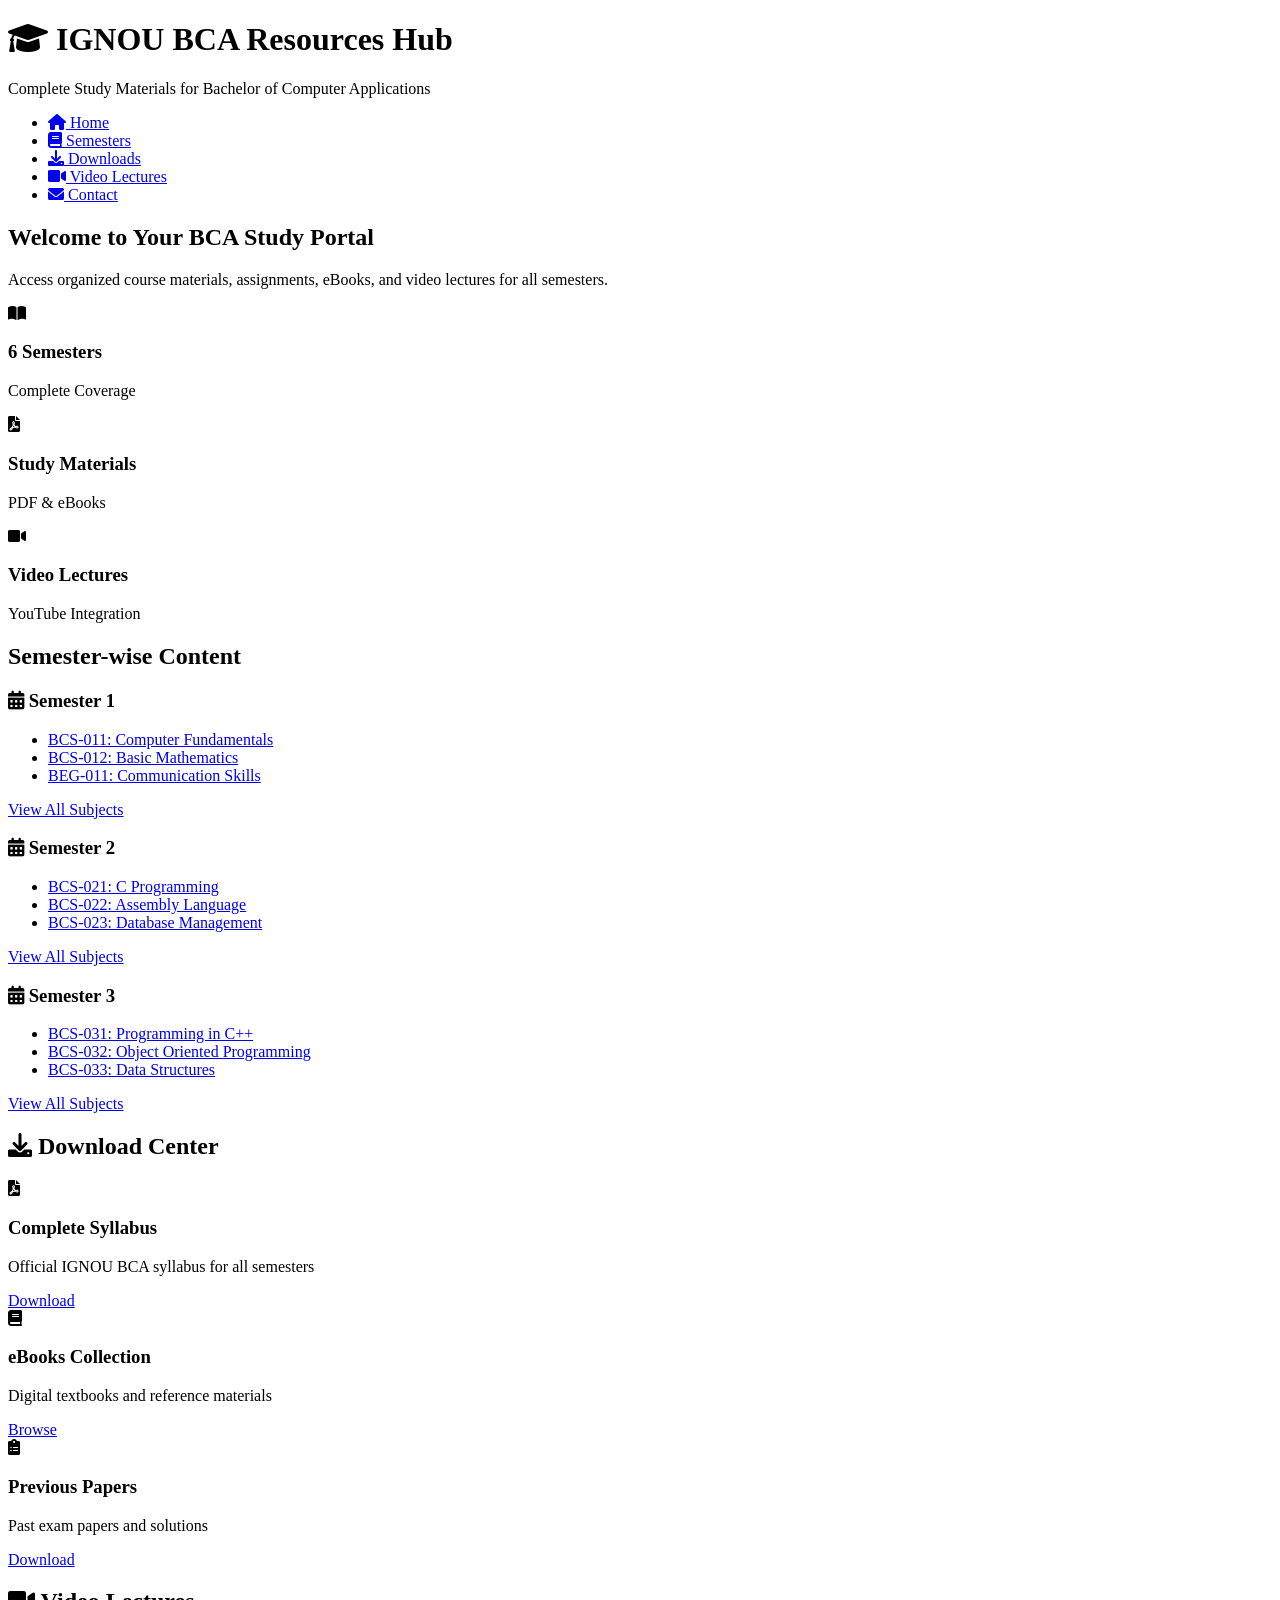
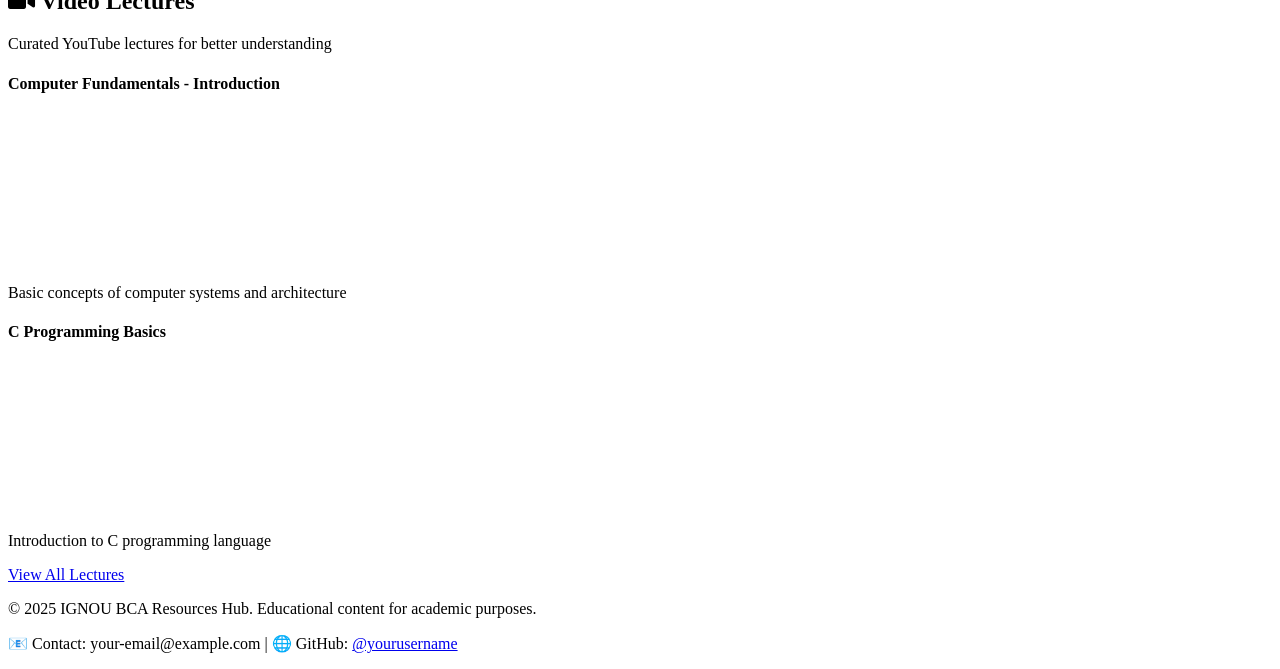
==== index.html @ a221c5cc "Create index.html" ====
<!DOCTYPE html>
<html lang="en">
<head>
    <meta charset="UTF-8">
    <meta name="viewport" content="width=device-width, initial-scale=1.0">
    <title>IGNOU BCA Resources Hub</title>
    <link rel="stylesheet" href="style.css">
    <link href="https://cdnjs.cloudflare.com/ajax/libs/font-awesome/6.0.0/css/all.min.css" rel="stylesheet">
</head>
<body>
    <header class="header">
        <div class="container">
            <h1><i class="fas fa-graduation-cap"></i> IGNOU BCA Resources Hub</h1>
            <p>Complete Study Materials for Bachelor of Computer Applications</p>
        </div>
    </header>

    <nav class="navbar">
        <div class="container">
            <ul class="nav-menu">
                <li><a href="#home"><i class="fas fa-home"></i> Home</a></li>
                <li><a href="#semesters"><i class="fas fa-book"></i> Semesters</a></li>
                <li><a href="#downloads"><i class="fas fa-download"></i> Downloads</a></li>
                <li><a href="#videos"><i class="fas fa-video"></i> Video Lectures</a></li>
                <li><a href="#contact"><i class="fas fa-envelope"></i> Contact</a></li>
            </ul>
        </div>
    </nav>

    <main class="main-content">
        <section id="home" class="hero">
            <div class="container">
                <h2>Welcome to Your BCA Study Portal</h2>
                <p>Access organized course materials, assignments, eBooks, and video lectures for all semesters.</p>
                <div class="quick-stats">
                    <div class="stat">
                        <i class="fas fa-book-open"></i>
                        <h3>6 Semesters</h3>
                        <p>Complete Coverage</p>
                    </div>
                    <div class="stat">
                        <i class="fas fa-file-pdf"></i>
                        <h3>Study Materials</h3>
                        <p>PDF & eBooks</p>
                    </div>
                    <div class="stat">
                        <i class="fas fa-video"></i>
                        <h3>Video Lectures</h3>
                        <p>YouTube Integration</p>
                    </div>
                </div>
            </div>
        </section>

        <section id="semesters" class="semesters">
            <div class="container">
                <h2>Semester-wise Content</h2>
                <div class="semester-grid">
                    <div class="semester-card">
                        <h3><i class="fas fa-calendar-alt"></i> Semester 1</h3>
                        <ul>
                            <li><a href="semester1/bcs011.html">BCS-011: Computer Fundamentals</a></li>
                            <li><a href="semester1/bcs012.html">BCS-012: Basic Mathematics</a></li>
                            <li><a href="semester1/beg011.html">BEG-011: Communication Skills</a></li>
                        </ul>
                        <a href="semester1/" class="btn">View All Subjects</a>
                    </div>

                    <div class="semester-card">
                        <h3><i class="fas fa-calendar-alt"></i> Semester 2</h3>
                        <ul>
                            <li><a href="semester2/bcs021.html">BCS-021: C Programming</a></li>
                            <li><a href="semester2/bcs022.html">BCS-022: Assembly Language</a></li>
                            <li><a href="semester2/bcs023.html">BCS-023: Database Management</a></li>
                        </ul>
                        <a href="semester2/" class="btn">View All Subjects</a>
                    </div>

                    <div class="semester-card">
                        <h3><i class="fas fa-calendar-alt"></i> Semester 3</h3>
                        <ul>
                            <li><a href="semester3/bcs031.html">BCS-031: Programming in C++</a></li>
                            <li><a href="semester3/bcs032.html">BCS-032: Object Oriented Programming</a></li>
                            <li><a href="semester3/bcs033.html">BCS-033: Data Structures</a></li>
                        </ul>
                        <a href="semester3/" class="btn">View All Subjects</a>
                    </div>

                    <!-- Add more semesters as needed -->
                </div>
            </div>
        </section>

        <section id="downloads" class="downloads">
            <div class="container">
                <h2><i class="fas fa-download"></i> Download Center</h2>
                <div class="download-grid">
                    <div class="download-card">
                        <i class="fas fa-file-pdf"></i>
                        <h3>Complete Syllabus</h3>
                        <p>Official IGNOU BCA syllabus for all semesters</p>
                        <a href="downloads/syllabus/" class="btn-download">Download</a>
                    </div>
                    <div class="download-card">
                        <i class="fas fa-book"></i>
                        <h3>eBooks Collection</h3>
                        <p>Digital textbooks and reference materials</p>
                        <a href="downloads/ebooks/" class="btn-download">Browse</a>
                    </div>
                    <div class="download-card">
                        <i class="fas fa-clipboard-list"></i>
                        <h3>Previous Papers</h3>
                        <p>Past exam papers and solutions</p>
                        <a href="downloads/previous-papers/" class="btn-download">Download</a>
                    </div>
                </div>
            </div>
        </section>

        <section id="videos" class="videos">
            <div class="container">
                <h2><i class="fas fa-video"></i> Video Lectures</h2>
                <p>Curated YouTube lectures for better understanding</p>
                
                <!-- Sample YouTube Embed -->
                <div class="video-grid">
                    <div class="video-card">
                        <h4>Computer Fundamentals - Introduction</h4>
                        <div class="video-wrapper">
                            <iframe src="https://www.youtube.com/embed/dQw4w9WgXcQ" 
                                    frameborder="0" 
                                    allowfullscreen></iframe>
                        </div>
                        <p>Basic concepts of computer systems and architecture</p>
                    </div>
                    
                    <div class="video-card">
                        <h4>C Programming Basics</h4>
                        <div class="video-wrapper">
                            <iframe src="https://www.youtube.com/embed/dQw4w9WgXcQ" 
                                    frameborder="0" 
                                    allowfullscreen></iframe>
                        </div>
                        <p>Introduction to C programming language</p>
                    </div>
                </div>
                
                <a href="resources/youtube-lectures.html" class="btn">View All Lectures</a>
            </div>
        </section>
    </main>

    <footer class="footer">
        <div class="container">
            <p>&copy; 2025 IGNOU BCA Resources Hub. Educational content for academic purposes.</p>
            <p>📧 Contact: your-email@example.com | 🌐 GitHub: 
               <a href="https://github.com/yourusername">@yourusername</a>
            </p>
        </div>
    </footer>

    <script src="script.js"></script>
</body>
</html>
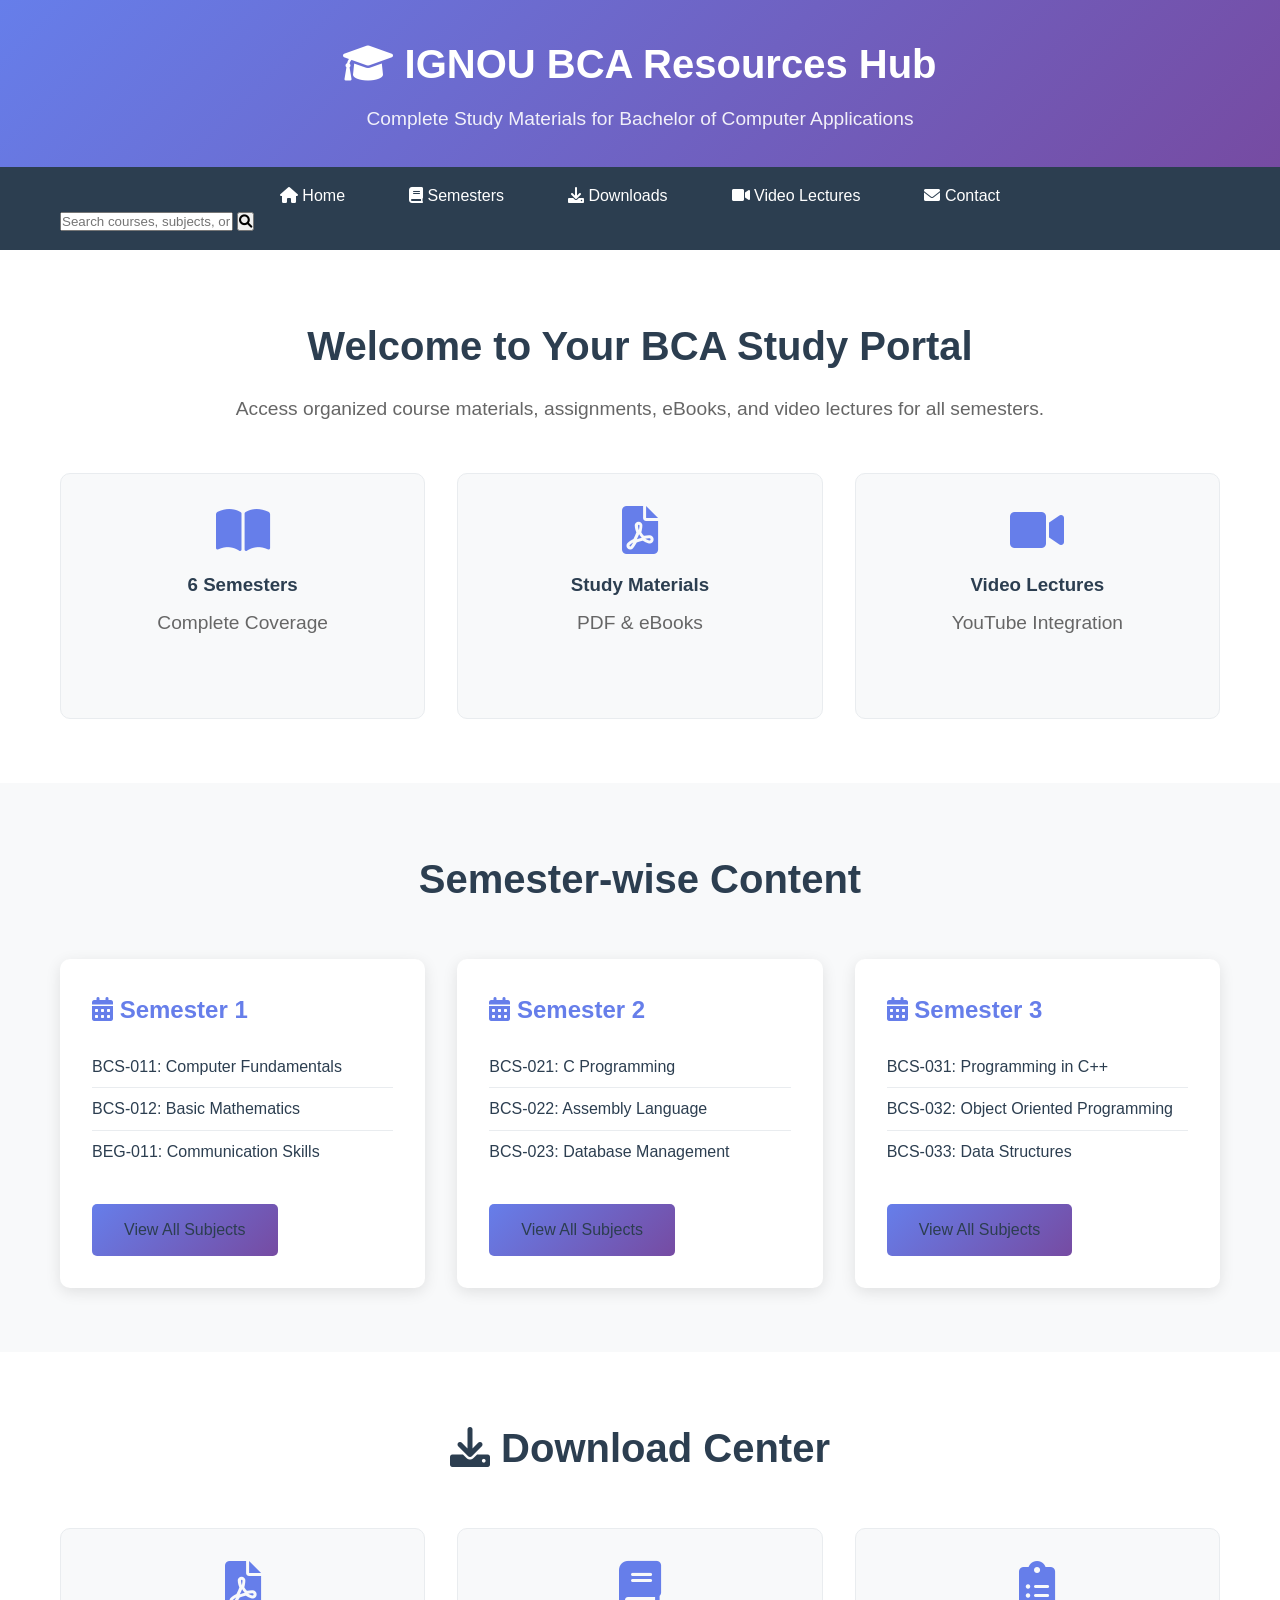
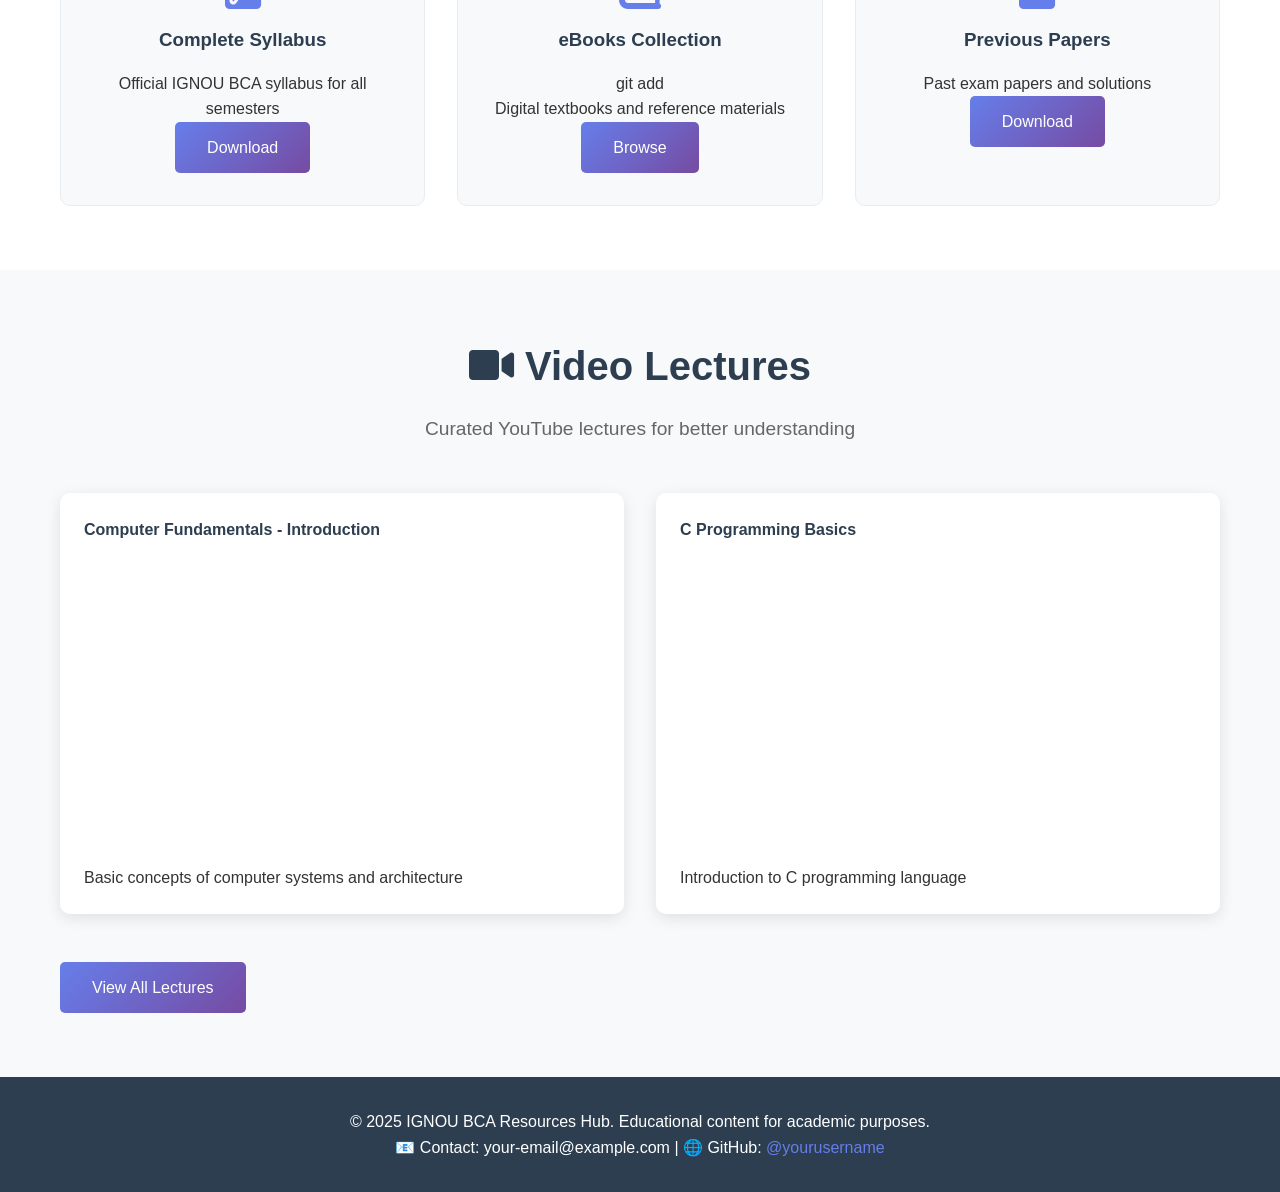
==== commit ddd798f4: "initial" ====
--- a/index.html
+++ b/index.html
@@ -103,7 +103,7 @@
                     </div>
                     <div class="download-card">
                         <i class="fas fa-book"></i>
-                        <h3>eBooks Collection</h3>
+                        <h3>eBooks Collection</h3>git add
                         <p>Digital textbooks and reference materials</p>
                         <a href="downloads/ebooks/" class="btn-download">Browse</a>
                     </div>
--- a/style.css
+++ b/style.css
@@ -0,0 +1,321 @@
+/* Global Styles */
+* {
+    margin: 0;
+    padding: 0;
+    box-sizing: border-box;
+}
+
+body {
+    font-family: 'Segoe UI', Tahoma, Geneva, Verdana, sans-serif;
+    line-height: 1.6;
+    color: #333;
+    background-color: #f8f9fa;
+}
+
+.container {
+    max-width: 1200px;
+    margin: 0 auto;
+    padding: 0 20px;
+}
+
+/* Header */
+.header {
+    background: linear-gradient(135deg, #667eea 0%, #764ba2 100%);
+    color: white;
+    padding: 2rem 0;
+    text-align: center;
+}
+
+.header h1 {
+    font-size: 2.5rem;
+    margin-bottom: 0.5rem;
+}
+
+.header p {
+    font-size: 1.2rem;
+    opacity: 0.9;
+}
+
+/* Navigation */
+.navbar {
+    background: #2c3e50;
+    padding: 1rem 0;
+    position: sticky;
+    top: 0;
+    z-index: 1000;
+}
+
+.nav-menu {
+    display: flex;
+    list-style: none;
+    gap: 2rem;
+    justify-content: center;
+    flex-wrap: wrap;
+}
+
+.nav-menu a {
+    color: white;
+    text-decoration: none;
+    padding: 0.5rem 1rem;
+    border-radius: 5px;
+    transition: background-color 0.3s ease;
+}
+
+.nav-menu a:hover {
+    background-color: rgba(255, 255, 255, 0.1);
+}
+
+/* Hero Section */
+.hero {
+    padding: 4rem 0;
+    text-align: center;
+    background: white;
+}
+
+.hero h2 {
+    font-size: 2.5rem;
+    margin-bottom: 1rem;
+    color: #2c3e50;
+}
+
+.hero p {
+    font-size: 1.2rem;
+    color: #666;
+    margin-bottom: 3rem;
+}
+
+.quick-stats {
+    display: grid;
+    grid-template-columns: repeat(auto-fit, minmax(250px, 1fr));
+    gap: 2rem;
+    margin-top: 3rem;
+}
+
+.stat {
+    background: #f8f9fa;
+    padding: 2rem;
+    border-radius: 10px;
+    border: 1px solid #e9ecef;
+}
+
+.stat i {
+    font-size: 3rem;
+    color: #667eea;
+    margin-bottom: 1rem;
+}
+
+.stat h3 {
+    color: #2c3e50;
+    margin-bottom: 0.5rem;
+}
+
+/* Semesters Section */
+.semesters {
+    padding: 4rem 0;
+    background: #f8f9fa;
+}
+
+.semesters h2 {
+    text-align: center;
+    margin-bottom: 3rem;
+    font-size: 2.5rem;
+    color: #2c3e50;
+}
+
+.semester-grid {
+    display: grid;
+    grid-template-columns: repeat(auto-fit, minmax(350px, 1fr));
+    gap: 2rem;
+}
+
+.semester-card {
+    background: white;
+    padding: 2rem;
+    border-radius: 10px;
+    box-shadow: 0 4px 15px rgba(0, 0, 0, 0.1);
+    transition: transform 0.3s ease;
+}
+
+.semester-card:hover {
+    transform: translateY(-5px);
+}
+
+.semester-card h3 {
+    color: #667eea;
+    margin-bottom: 1rem;
+    font-size: 1.5rem;
+}
+
+.semester-card ul {
+    list-style: none;
+    margin-bottom: 2rem;
+}
+
+.semester-card li {
+    padding: 0.5rem 0;
+    border-bottom: 1px solid #e9ecef;
+}
+
+.semester-card li:last-child {
+    border-bottom: none;
+}
+
+.semester-card a {
+    color: #2c3e50;
+    text-decoration: none;
+}
+
+.semester-card a:hover {
+    color: #667eea;
+}
+
+/* Buttons */
+.btn, .btn-download {
+    display: inline-block;
+    background: linear-gradient(135deg, #667eea 0%, #764ba2 100%);
+    color: white;
+    padding: 0.8rem 2rem;
+    text-decoration: none;
+    border-radius: 5px;
+    transition: all 0.3s ease;
+}
+
+.btn:hover, .btn-download:hover {
+    transform: translateY(-2px);
+    box-shadow: 0 5px 15px rgba(102, 126, 234, 0.4);
+}
+
+/* Downloads Section */
+.downloads {
+    padding: 4rem 0;
+    background: white;
+}
+
+.downloads h2 {
+    text-align: center;
+    margin-bottom: 3rem;
+    font-size: 2.5rem;
+    color: #2c3e50;
+}
+
+.download-grid {
+    display: grid;
+    grid-template-columns: repeat(auto-fit, minmax(300px, 1fr));
+    gap: 2rem;
+}
+
+.download-card {
+    text-align: center;
+    padding: 2rem;
+    border-radius: 10px;
+    background: #f8f9fa;
+    border: 1px solid #e9ecef;
+}
+
+.download-card i {
+    font-size: 3rem;
+    color: #667eea;
+    margin-bottom: 1rem;
+}
+
+.download-card h3 {
+    color: #2c3e50;
+    margin-bottom: 1rem;
+}
+
+/* Videos Section */
+.videos {
+    padding: 4rem 0;
+    background: #f8f9fa;
+}
+
+.videos h2 {
+    text-align: center;
+    margin-bottom: 1rem;
+    font-size: 2.5rem;
+    color: #2c3e50;
+}
+
+.videos > .container > p {
+    text-align: center;
+    margin-bottom: 3rem;
+    font-size: 1.2rem;
+    color: #666;
+}
+
+.video-grid {
+    display: grid;
+    grid-template-columns: repeat(auto-fit, minmax(400px, 1fr));
+    gap: 2rem;
+    margin-bottom: 3rem;
+}
+
+.video-card {
+    background: white;
+    padding: 1.5rem;
+    border-radius: 10px;
+    box-shadow: 0 4px 15px rgba(0, 0, 0, 0.1);
+}
+
+.video-card h4 {
+    color: #2c3e50;
+    margin-bottom: 1rem;
+}
+
+.video-wrapper {
+    position: relative;
+    padding-bottom: 56.25%; /* 16:9 aspect ratio */
+    height: 0;
+    overflow: hidden;
+    margin-bottom: 1rem;
+}
+
+.video-wrapper iframe {
+    position: absolute;
+    top: 0;
+    left: 0;
+    width: 100%;
+    height: 100%;
+    border-radius: 5px;
+}
+
+/* Footer */
+.footer {
+    background: #2c3e50;
+    color: white;
+    text-align: center;
+    padding: 2rem 0;
+}
+
+.footer a {
+    color: #667eea;
+    text-decoration: none;
+}
+
+.footer a:hover {
+    text-decoration: underline;
+}
+
+/* Responsive Design */
+@media (max-width: 768px) {
+    .header h1 {
+        font-size: 2rem;
+    }
+    
+    .hero h2 {
+        font-size: 2rem;
+    }
+    
+    .nav-menu {
+        flex-direction: column;
+        gap: 0.5rem;
+    }
+    
+    .video-grid {
+        grid-template-columns: 1fr;
+    }
+    
+    .video-wrapper {
+        padding-bottom: 75%; /* Adjust for mobile */
+    }
+}
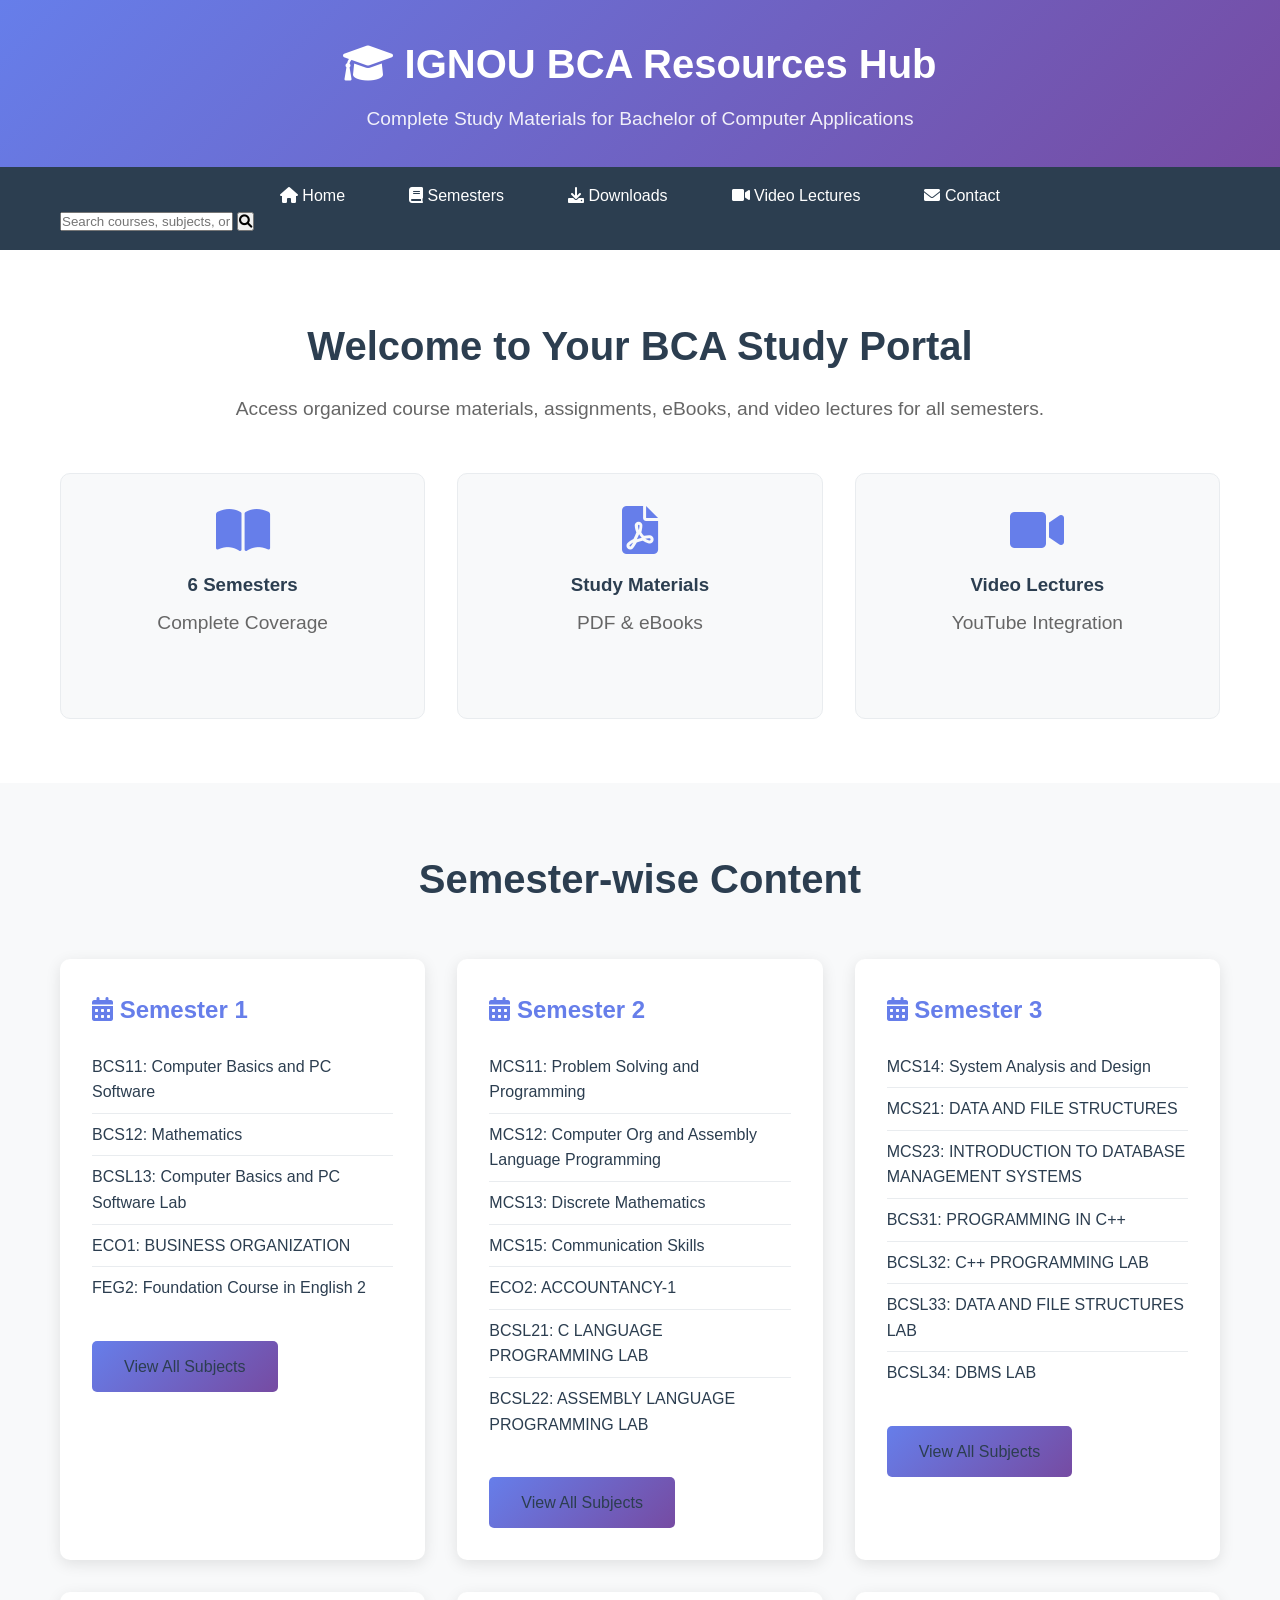
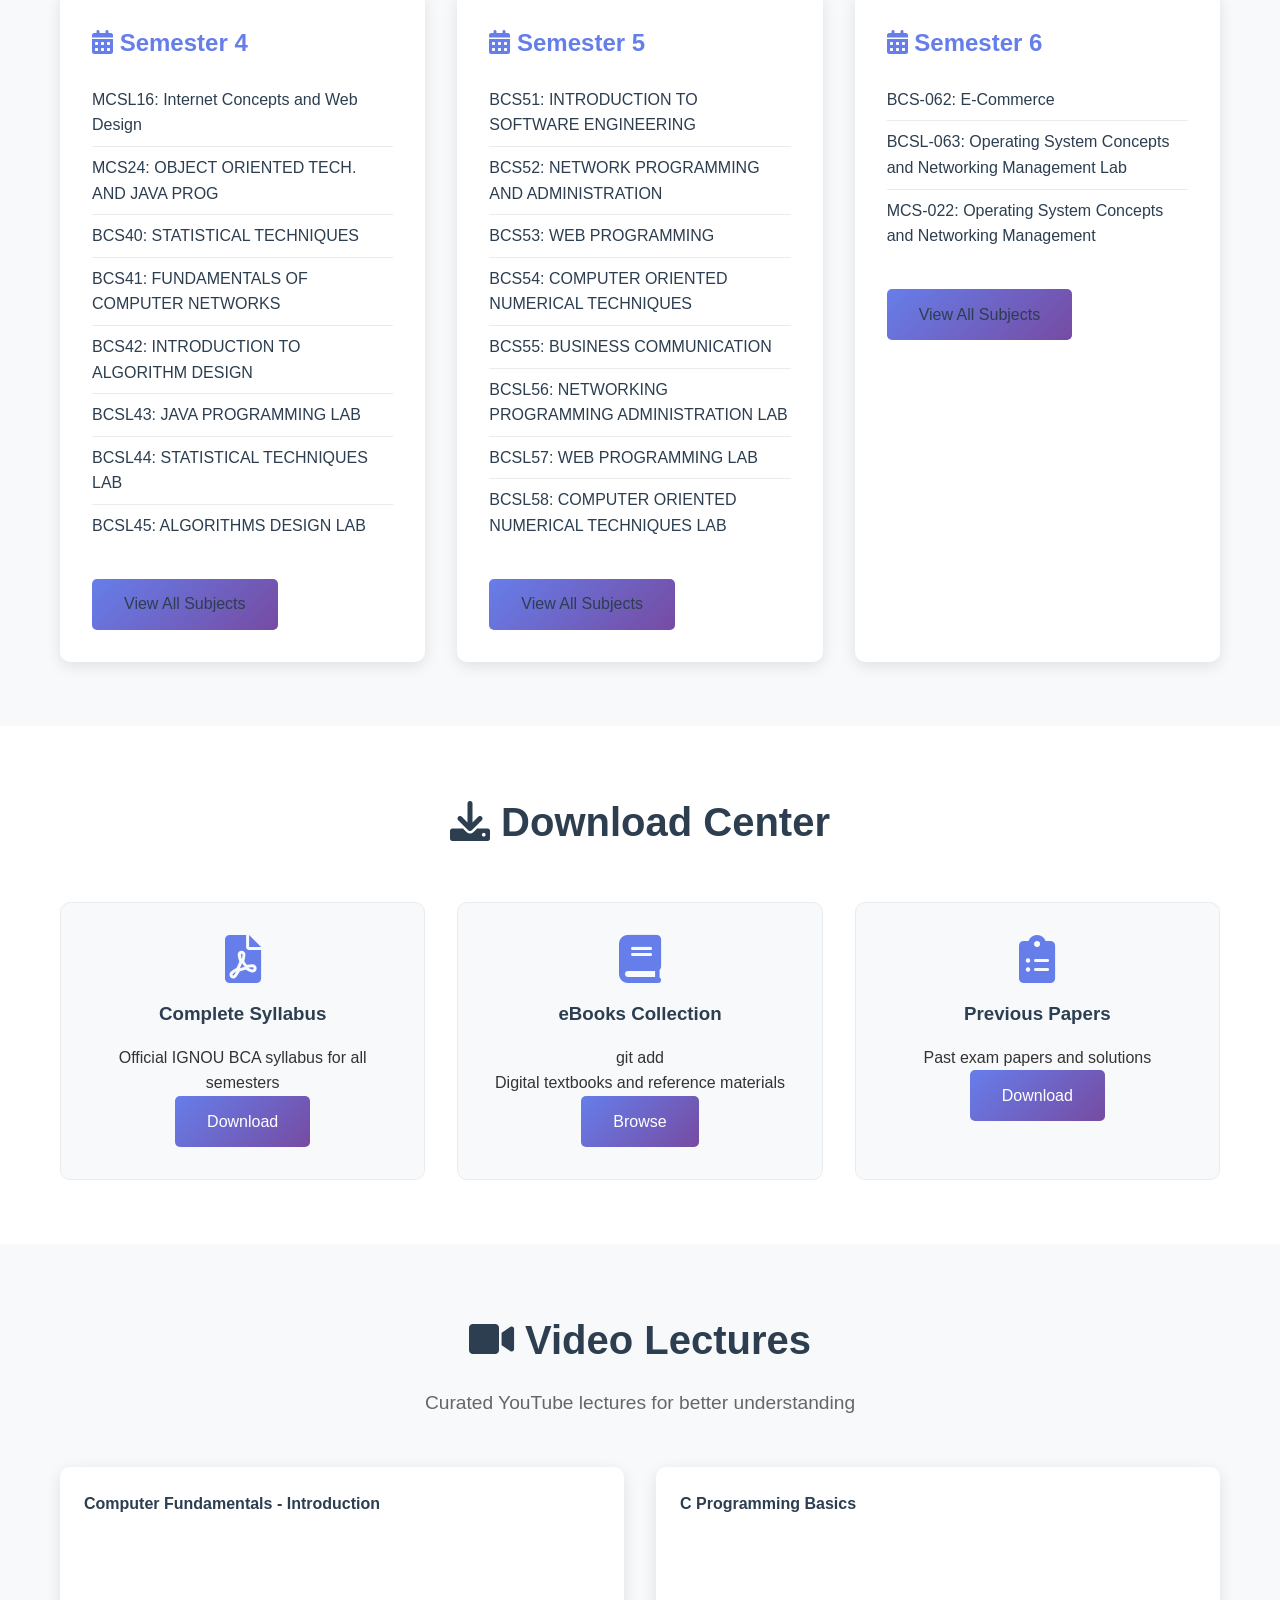
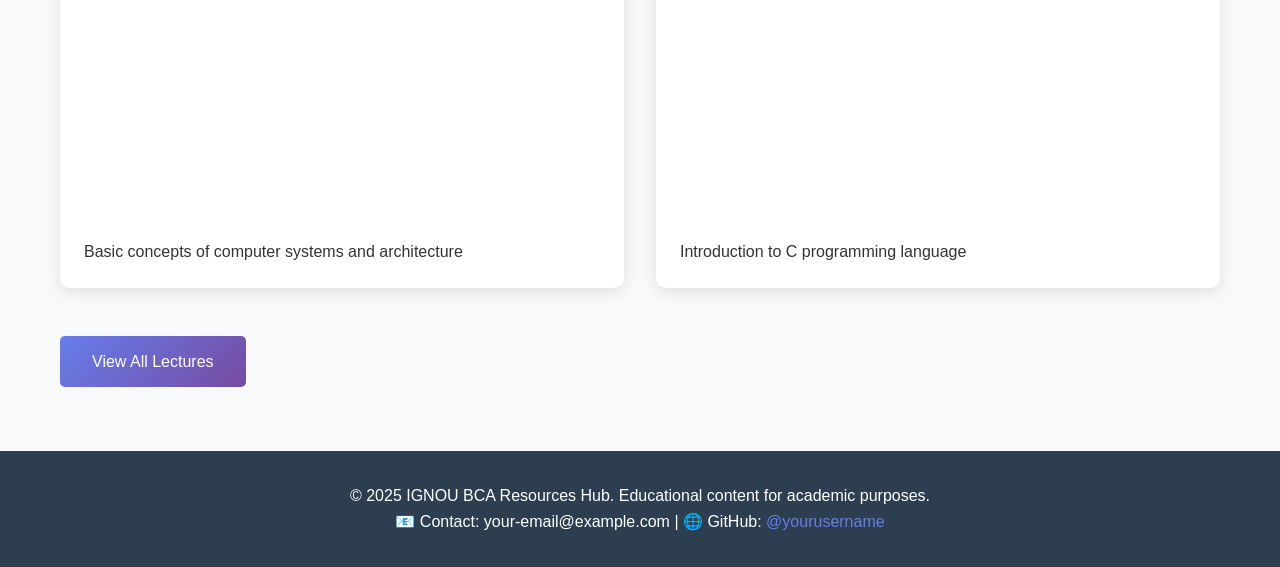
==== commit 5b6a69f5: "semester added" ====
--- a/index.html
+++ b/index.html
@@ -59,9 +59,11 @@
                     <div class="semester-card">
                         <h3><i class="fas fa-calendar-alt"></i> Semester 1</h3>
                         <ul>
-                            <li><a href="semester1/bcs011.html">BCS-011: Computer Fundamentals</a></li>
-                            <li><a href="semester1/bcs012.html">BCS-012: Basic Mathematics</a></li>
-                            <li><a href="semester1/beg011.html">BEG-011: Communication Skills</a></li>
+                            <li><a href="semester1/bcs11.html">BCS11: Computer Basics and PC Software</a></li>
+                            <li><a href="semester1/bcs12.html">BCS12: Mathematics</a></li>
+                            <li><a href="semester1/bcsl13.html">BCSL13: Computer Basics and PC Software Lab</a></li>
+                            <li><a href="semester1/eco1.html">ECO1: BUSINESS ORGANIZATION</a></li>
+                            <li><a href="semester1/feg2.html">FEG2: Foundation Course in English 2</a></li>
                         </ul>
                         <a href="semester1/" class="btn">View All Subjects</a>
                     </div>
@@ -69,9 +71,13 @@
                     <div class="semester-card">
                         <h3><i class="fas fa-calendar-alt"></i> Semester 2</h3>
                         <ul>
-                            <li><a href="semester2/bcs021.html">BCS-021: C Programming</a></li>
-                            <li><a href="semester2/bcs022.html">BCS-022: Assembly Language</a></li>
-                            <li><a href="semester2/bcs023.html">BCS-023: Database Management</a></li>
+                            <li><a href="semester2/mcs11.html">MCS11: Problem Solving and Programming</a></li>
+                            <li><a href="semester2/mcs12.html">MCS12: Computer Org and Assembly Language Programming</a></li>
+                            <li><a href="semester2/mcs13.html">MCS13: Discrete Mathematics</a></li>
+                            <li><a href="semester2/mcs15.html">MCS15: Communication Skills</a></li>
+                            <li><a href="semester2/eco2.html">ECO2: ACCOUNTANCY-1</a></li>
+                            <li><a href="semester2/bcsl21.html">BCSL21: C LANGUAGE PROGRAMMING LAB</a></li>
+                            <li><a href="semester2/bcsl22.html">BCSL22: ASSEMBLY LANGUAGE PROGRAMMING LAB</a></li>
                         </ul>
                         <a href="semester2/" class="btn">View All Subjects</a>
                     </div>
@@ -79,14 +85,56 @@
                     <div class="semester-card">
                         <h3><i class="fas fa-calendar-alt"></i> Semester 3</h3>
                         <ul>
-                            <li><a href="semester3/bcs031.html">BCS-031: Programming in C++</a></li>
-                            <li><a href="semester3/bcs032.html">BCS-032: Object Oriented Programming</a></li>
-                            <li><a href="semester3/bcs033.html">BCS-033: Data Structures</a></li>
+                            <li><a href="semester3/mcs14.html">MCS14: System Analysis and Design</a></li>
+                            <li><a href="semester3/mcs21.html">MCS21: DATA AND FILE STRUCTURES</a></li>
+                            <li><a href="semester3/mcs23.html">MCS23: INTRODUCTION TO DATABASE MANAGEMENT SYSTEMS</a></li>
+                            <li><a href="semester3/bcs31.html">BCS31: PROGRAMMING IN C++</a></li>
+                            <li><a href="semester3/bcsl32.html">BCSL32: C++ PROGRAMMING LAB</a></li>
+                            <li><a href="semester3/bcsl33.html">BCSL33: DATA AND FILE STRUCTURES LAB</a></li>
+                            <li><a href="semester3/bcsl34.html">BCSL34: DBMS LAB</a></li>
                         </ul>
                         <a href="semester3/" class="btn">View All Subjects</a>
                     </div>
 
-                    <!-- Add more semesters as needed -->
+                    <div class="semester-card">
+                        <h3><i class="fas fa-calendar-alt"></i> Semester 4</h3>
+                        <ul>
+                            <li><a href="semester4/mcsl16.html">MCSL16: Internet Concepts and Web Design</a></li>
+                            <li><a href="semester4/mcs24.html">MCS24: OBJECT ORIENTED TECH. AND JAVA PROG</a></li>
+                            <li><a href="semester4/bcs40.html">BCS40: STATISTICAL TECHNIQUES</a></li>
+                            <li><a href="semester4/bcs41.html">BCS41: FUNDAMENTALS OF COMPUTER NETWORKS</a></li>
+                            <li><a href="semester4/bcs42.html">BCS42: INTRODUCTION TO ALGORITHM DESIGN</a></li>
+                            <li><a href="semester4/bcsl43.html">BCSL43: JAVA PROGRAMMING LAB</a></li>
+                            <li><a href="semester4/bcsl44.html">BCSL44: STATISTICAL TECHNIQUES LAB</a></li>
+                            <li><a href="semester4/bcsl45.html">BCSL45: ALGORITHMS DESIGN LAB</a></li>
+                        </ul>
+                        <a href="semester4/" class="btn">View All Subjects</a>
+                    </div>
+
+                    <div class="semester-card">
+                        <h3><i class="fas fa-calendar-alt"></i> Semester 5</h3>
+                        <ul>
+                            <li><a href="semester5/bcs51.html">BCS51: INTRODUCTION TO SOFTWARE ENGINEERING</a></li>
+                            <li><a href="semester5/bcs52.html">BCS52: NETWORK PROGRAMMING AND ADMINISTRATION</a></li>
+                            <li><a href="semester5/bcs53.html">BCS53: WEB PROGRAMMING</a></li>
+                            <li><a href="semester5/bcs54.html">BCS54: COMPUTER ORIENTED NUMERICAL TECHNIQUES</a></li>
+                            <li><a href="semester5/bcs55.html">BCS55: BUSINESS COMMUNICATION</a></li>
+                            <li><a href="semester5/bcsl56.html">BCSL56: NETWORKING PROGRAMMING ADMINISTRATION LAB</a></li>
+                            <li><a href="semester5/bcsl57.html">BCSL57: WEB PROGRAMMING LAB</a></li>
+                            <li><a href="semester5/bcsl58.html">BCSL58: COMPUTER ORIENTED NUMERICAL TECHNIQUES LAB</a></li>
+                        </ul>
+                        <a href="semester5/" class="btn">View All Subjects</a>
+                    </div>
+
+                    <div class="semester-card">
+                        <h3><i class="fas fa-calendar-alt"></i> Semester 6</h3>
+                        <ul>
+                            <li><a href="semester6/bcs062.html">BCS-062: E-Commerce</a></li>
+                            <li><a href="semester6/bcsl063.html">BCSL-063: Operating System Concepts and Networking Management Lab</a></li>
+                            <li><a href="semester6/mcs022.html">MCS-022: Operating System Concepts and Networking Management</a></li>
+                        </ul>
+                        <a href="semester6/" class="btn">View All Subjects</a>
+                    </div>
                 </div>
             </div>
         </section>
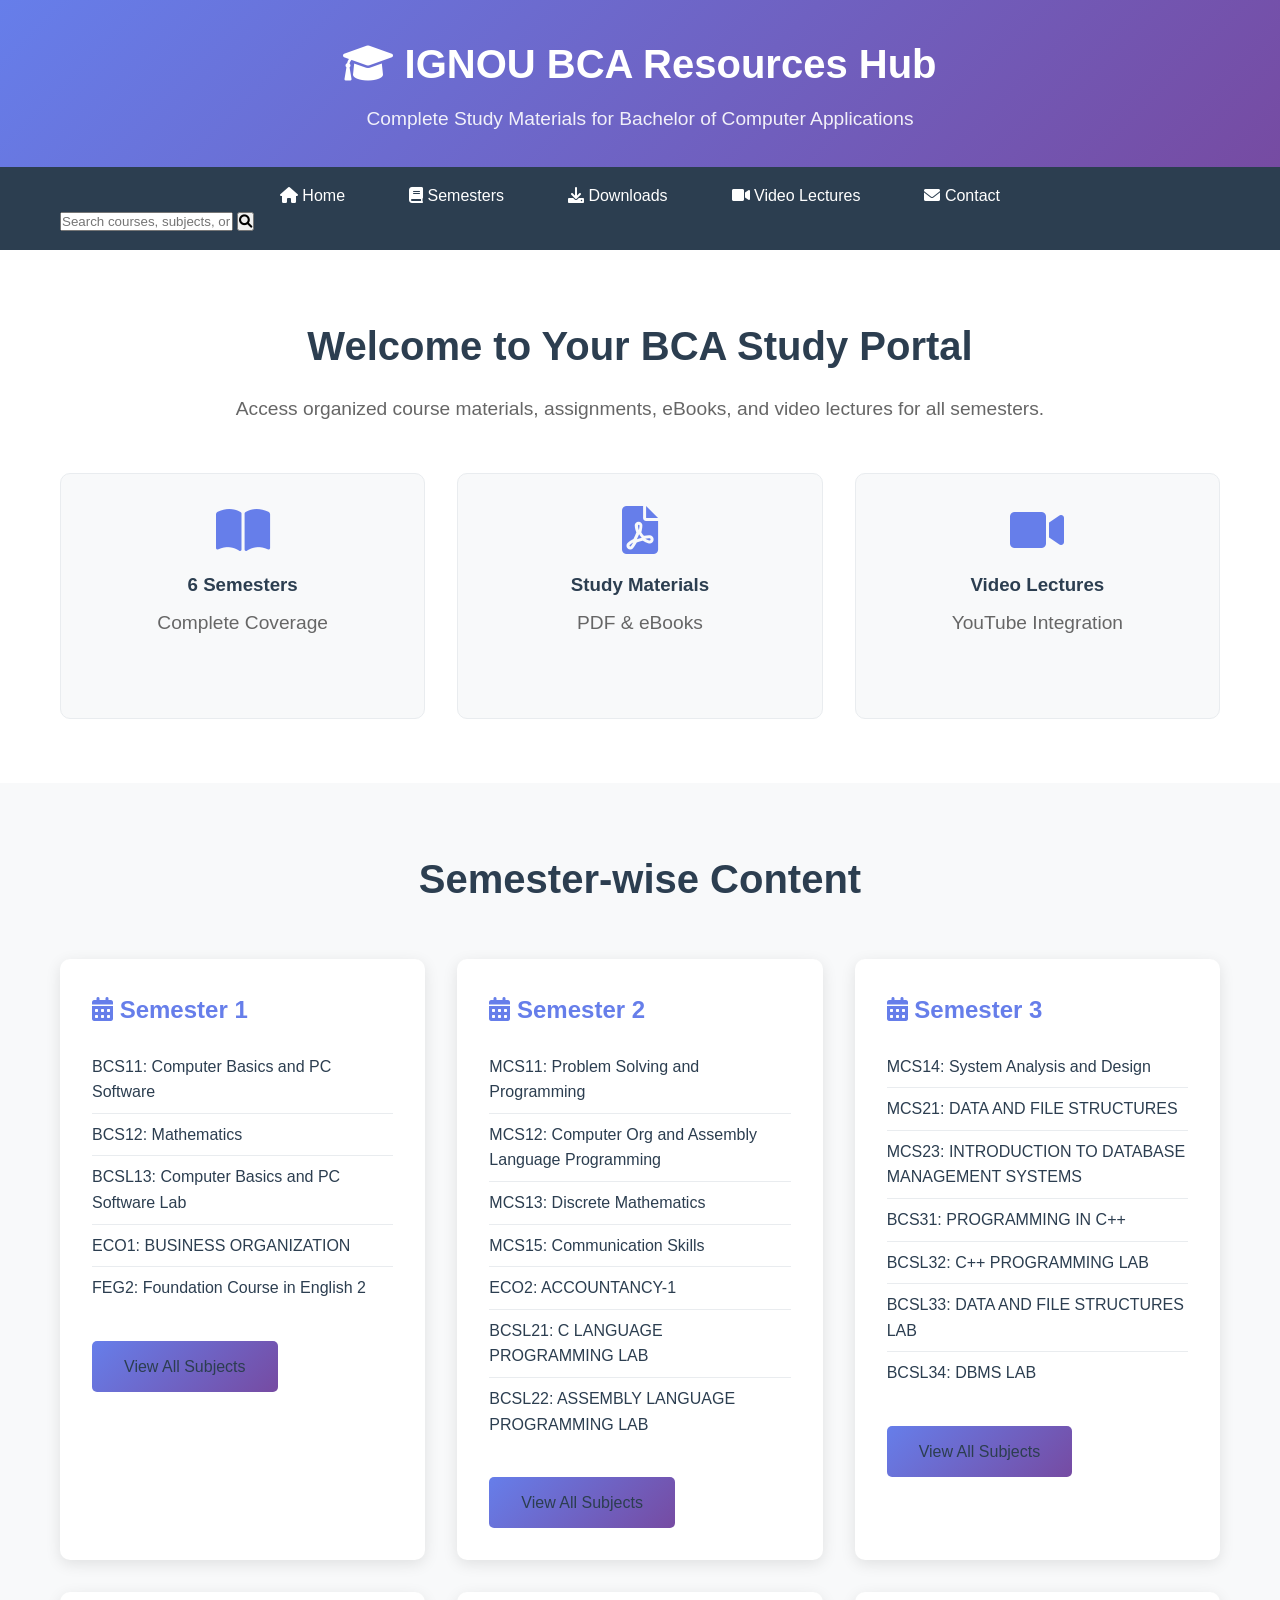
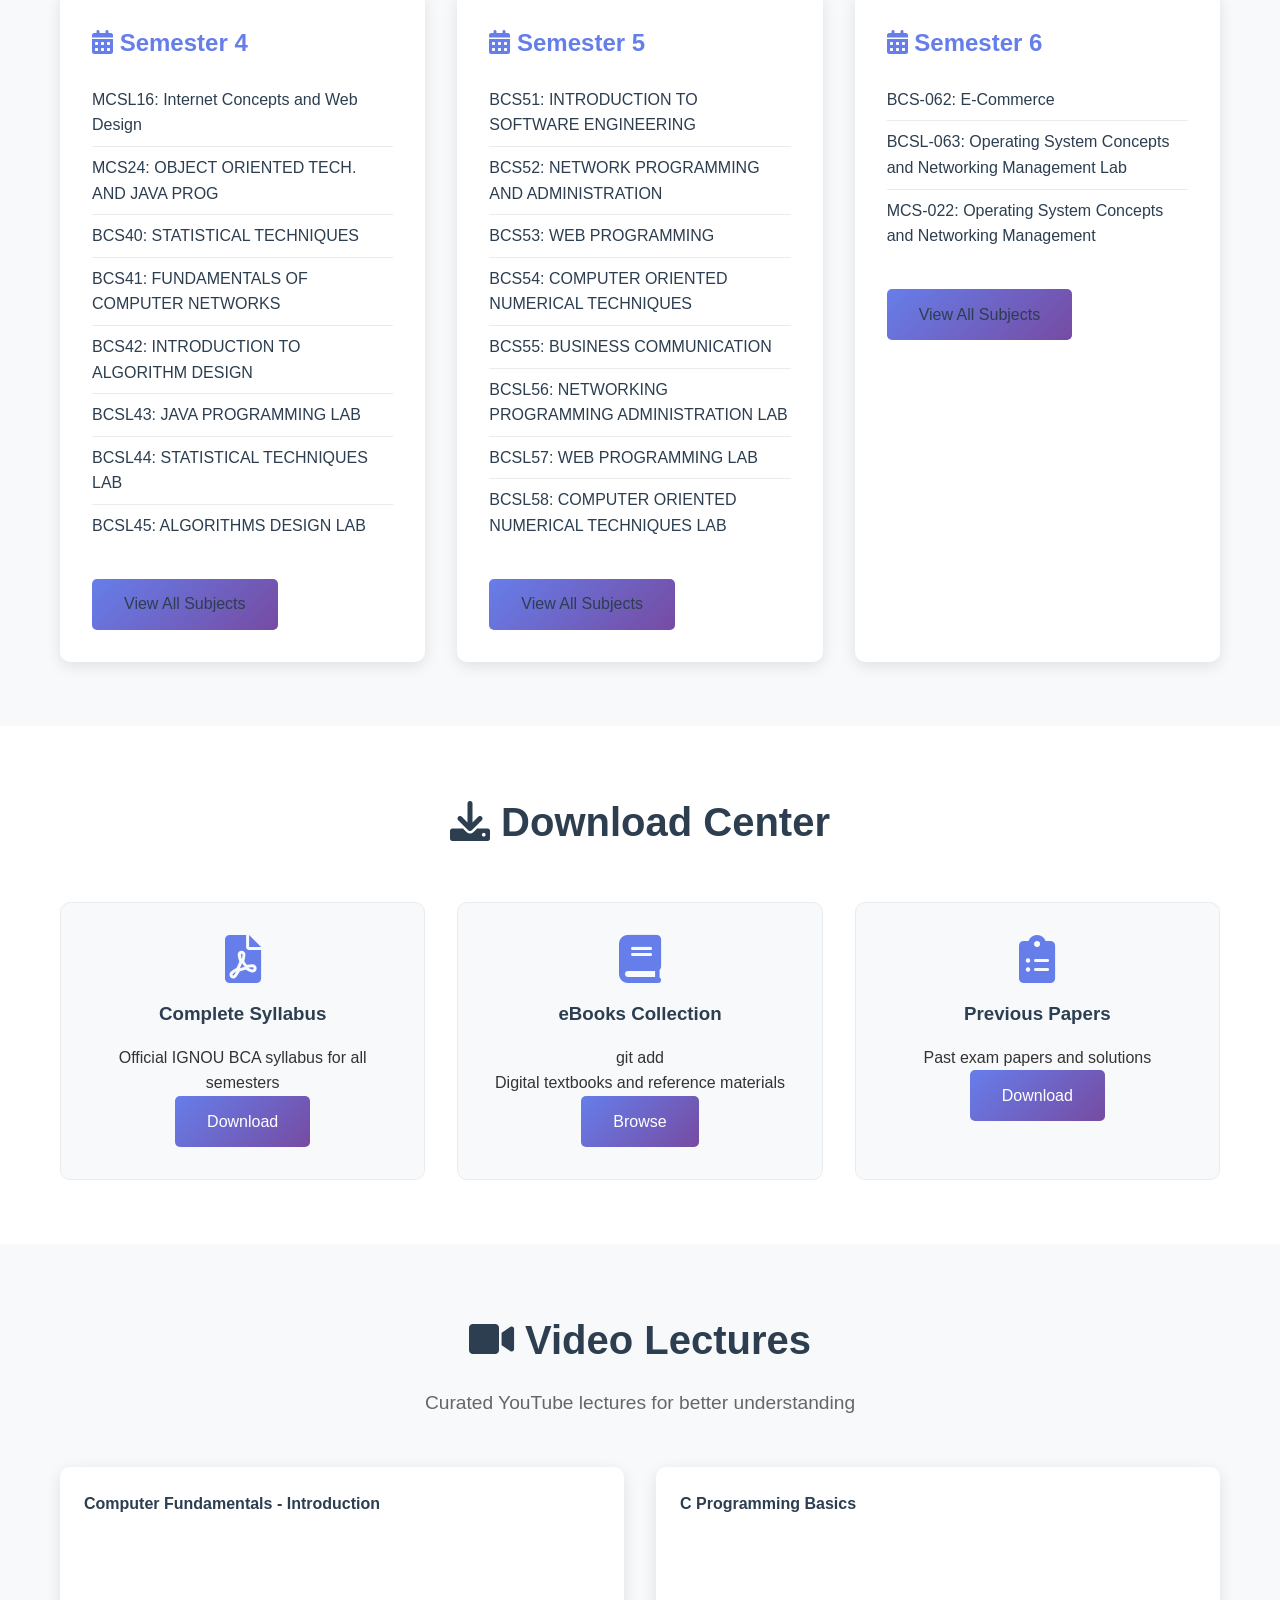
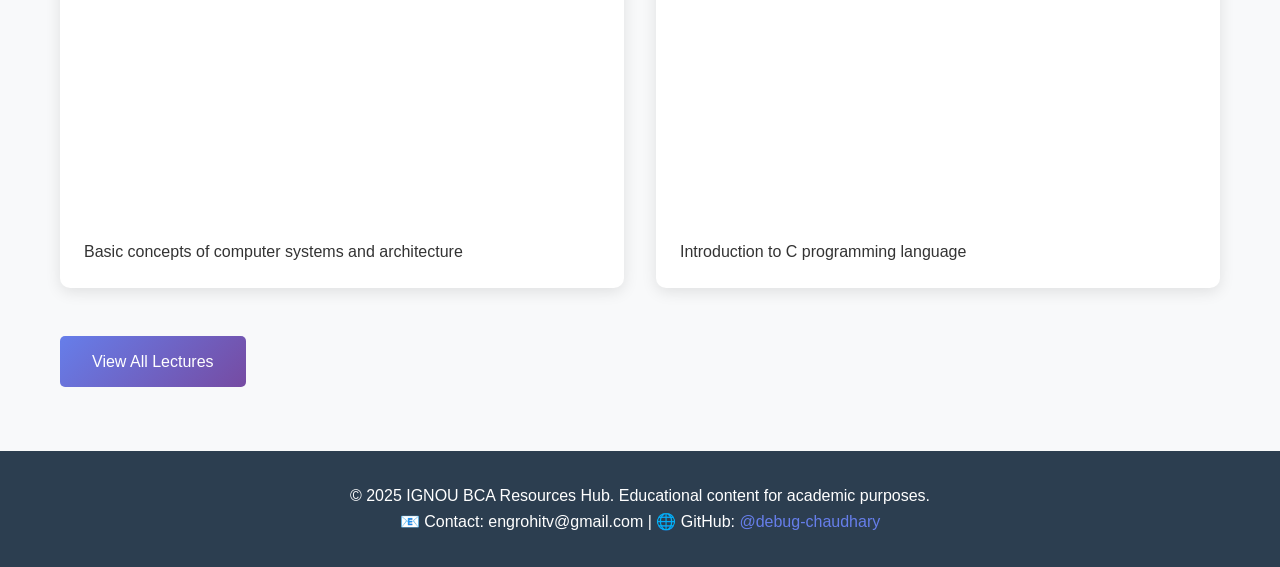
==== commit 31c36be7: "lectures add" ====
--- a/index.html
+++ b/index.html
@@ -185,7 +185,7 @@
                     <div class="video-card">
                         <h4>C Programming Basics</h4>
                         <div class="video-wrapper">
-                            <iframe src="https://www.youtube.com/embed/dQw4w9WgXcQ" 
+                            <iframe src="https://www.youtube.com/playlist?list=PLYg4aq--bMIoyVpkSIQ9HMtb2eH5zvB0-" 
                                     frameborder="0" 
                                     allowfullscreen></iframe>
                         </div>
@@ -201,8 +201,8 @@
     <footer class="footer">
         <div class="container">
             <p>&copy; 2025 IGNOU BCA Resources Hub. Educational content for academic purposes.</p>
-            <p>📧 Contact: your-email@example.com | 🌐 GitHub: 
-               <a href="https://github.com/yourusername">@yourusername</a>
+            <p>📧 Contact: engrohitv@gmail.com | 🌐 GitHub: 
+               <a href="https://github.com/debug-chaudhary">@debug-chaudhary</a>
             </p>
         </div>
     </footer>
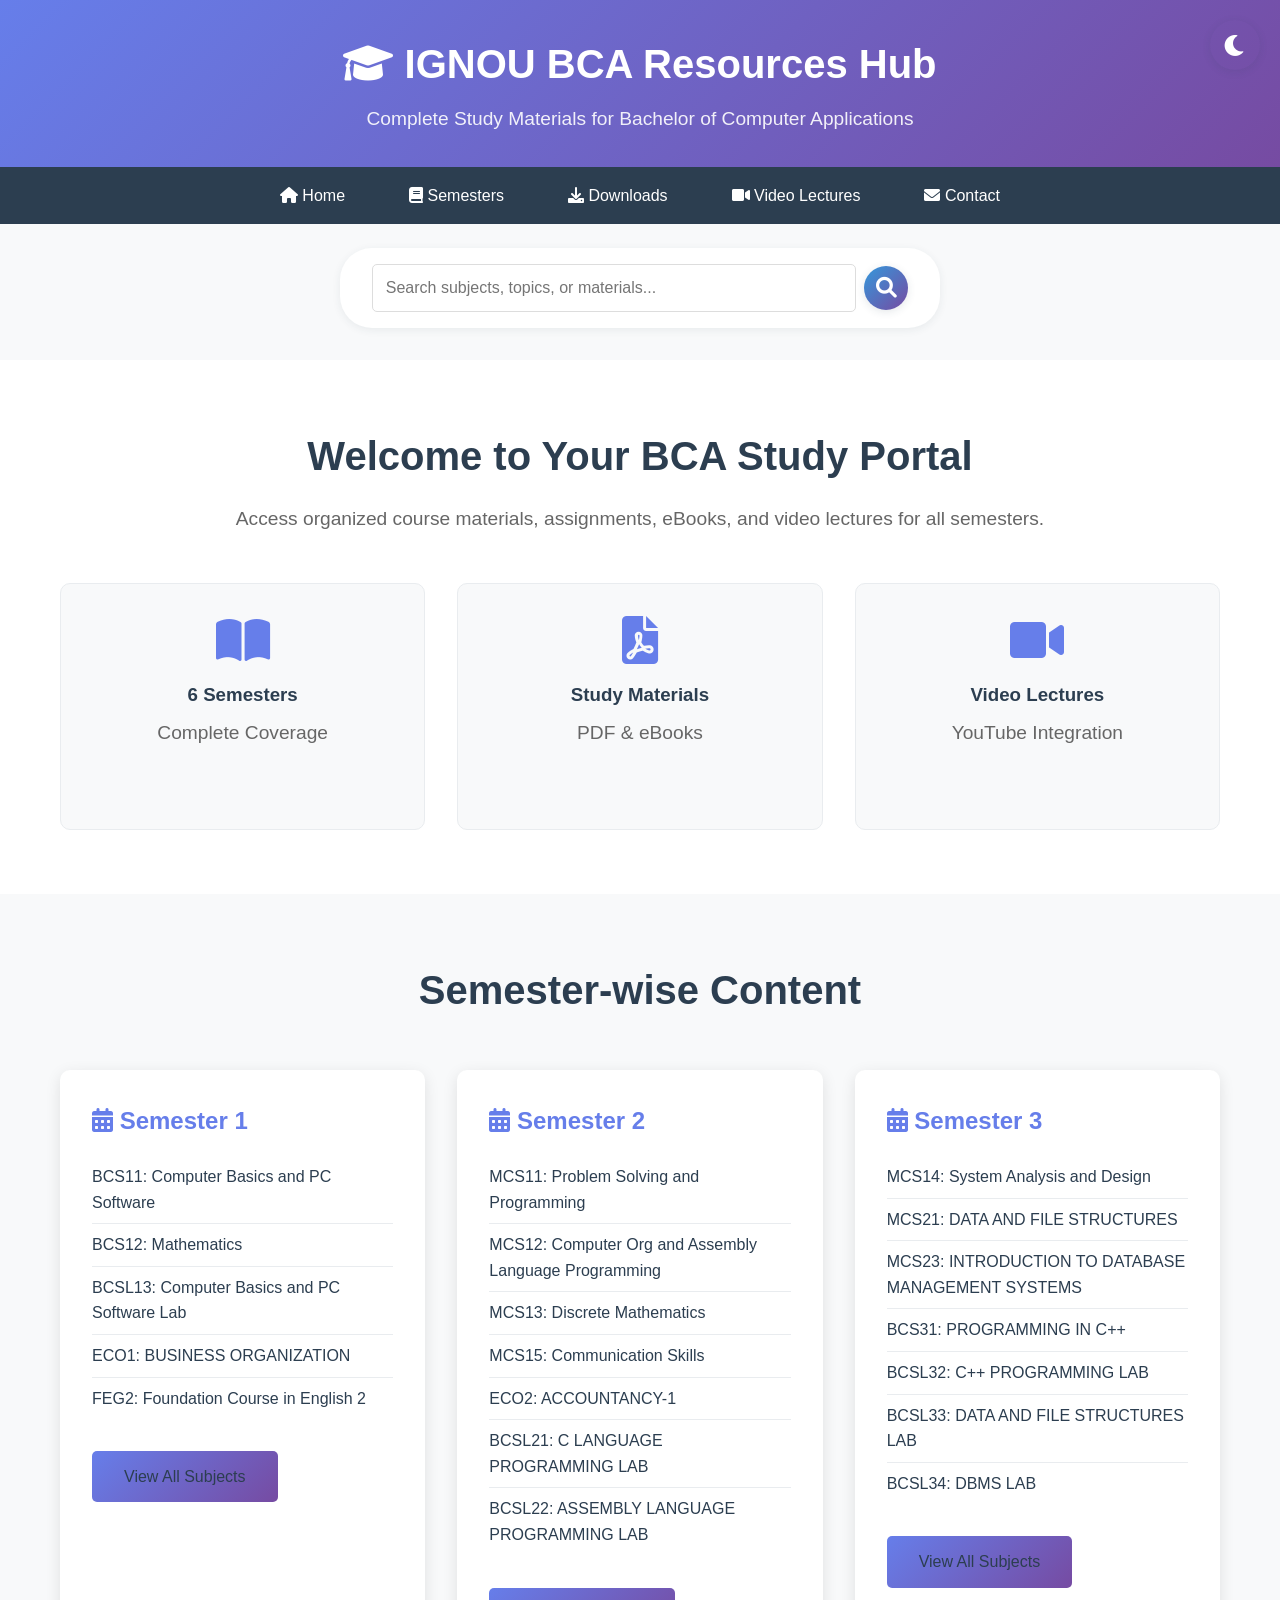
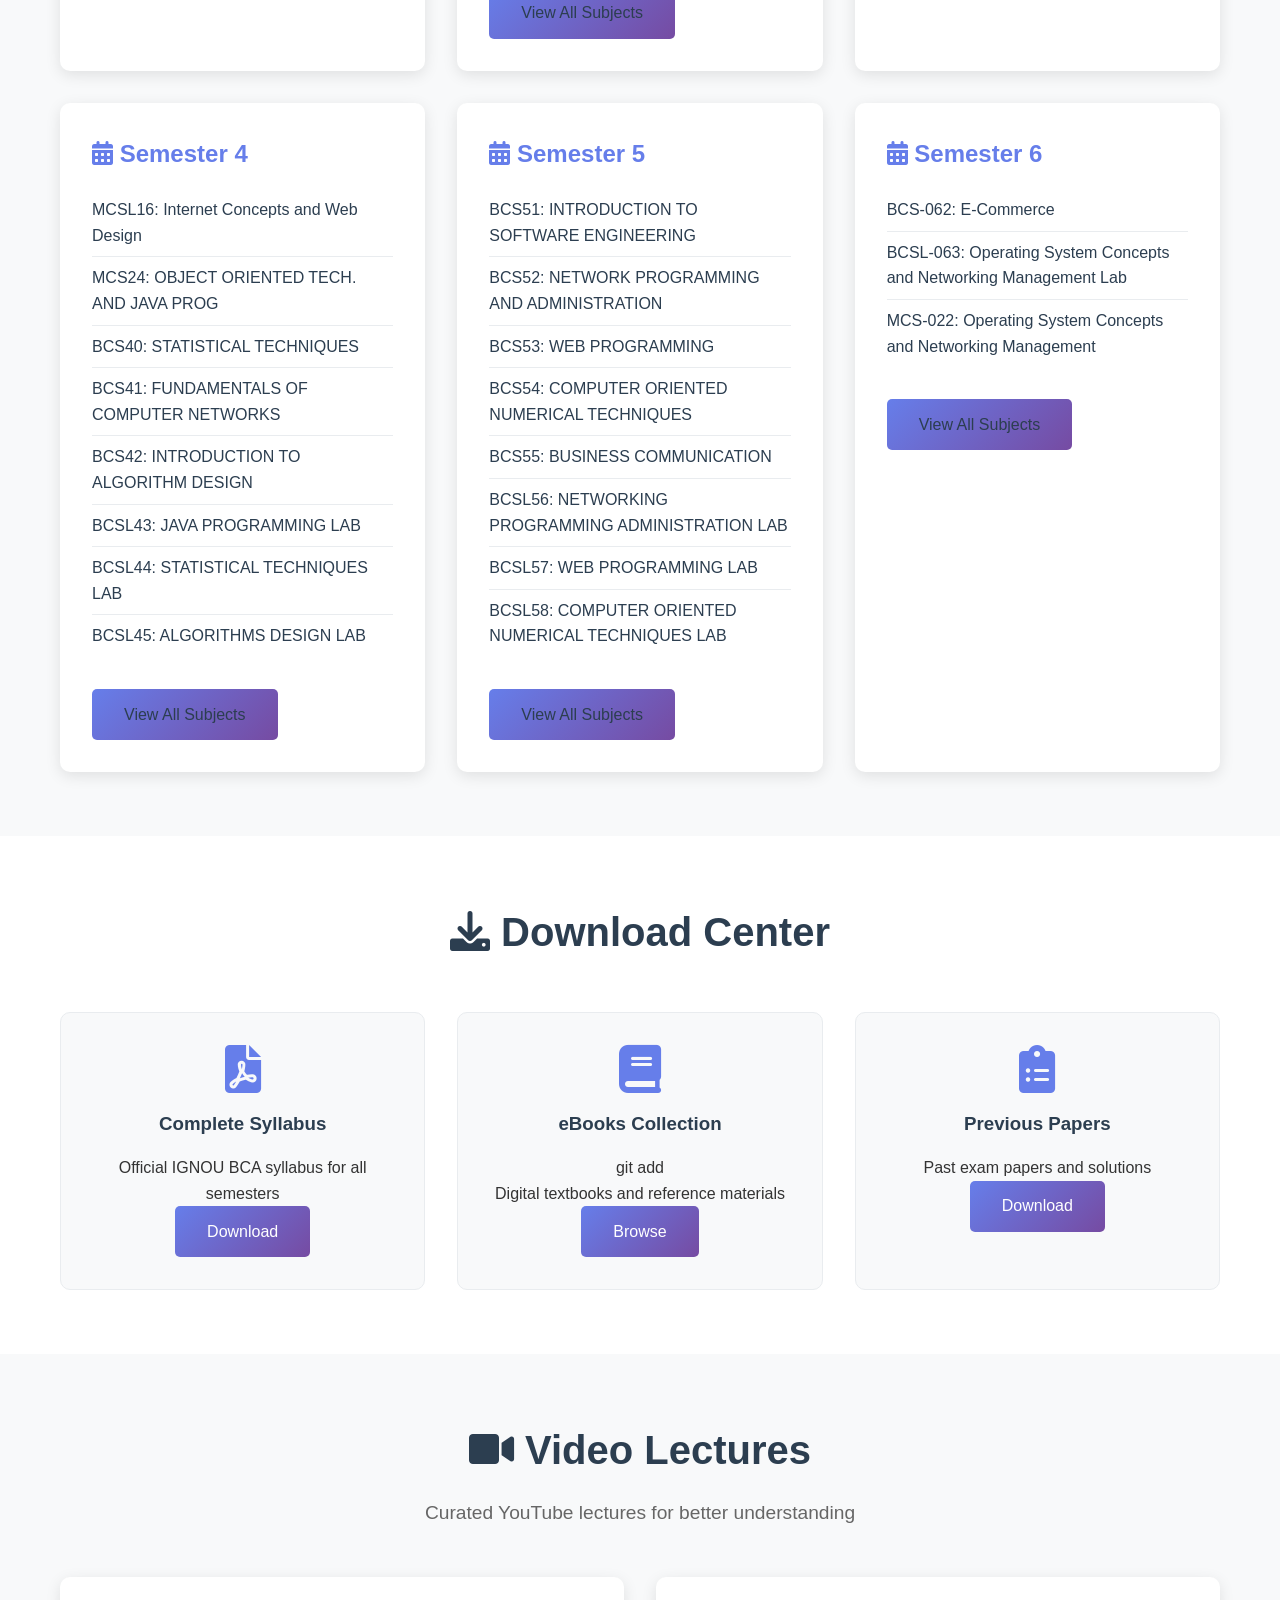
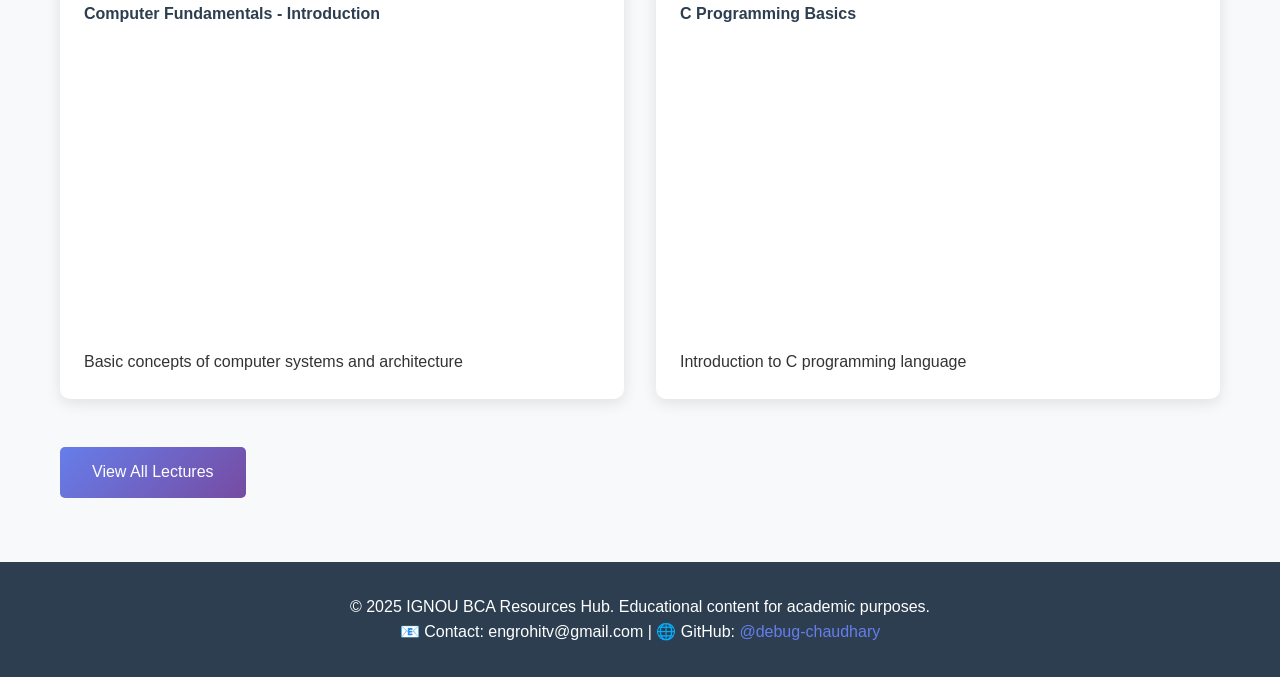
==== commit 7fbe165c: "edit features" ====
--- a/index.html
+++ b/index.html
@@ -24,8 +24,19 @@
                 <li><a href="#videos"><i class="fas fa-video"></i> Video Lectures</a></li>
                 <li><a href="#contact"><i class="fas fa-envelope"></i> Contact</a></li>
             </ul>
-        </div>
     </nav>
+
+    <!-- Dark Mode Toggle -->
+    <button id="themeToggle" class="theme-toggle">
+        <i class="fas fa-moon"></i>
+    </button>
+
+    <!-- Stylish Search Bar -->
+    <div class="search-bar-wrapper">
+        <input type="text" id="mainSearch" class="search-bar-input" placeholder="Search subjects, topics, or materials...">
+        <button id="mainSearchBtn" class="search-bar-btn"><i class="fas fa-search"></i></button>
+        <div id="mainSearchResults" class="search-bar-results"></div>
+    </div>
 
     <main class="main-content">
         <section id="home" class="hero">
@@ -175,7 +186,7 @@
                     <div class="video-card">
                         <h4>Computer Fundamentals - Introduction</h4>
                         <div class="video-wrapper">
-                            <iframe src="https://www.youtube.com/embed/dQw4w9WgXcQ" 
+                            <iframe src="https://www.youtube-nocookie.com/embed/dQw4w9WgXcQ" 
                                     frameborder="0" 
                                     allowfullscreen></iframe>
                         </div>
@@ -185,7 +196,7 @@
                     <div class="video-card">
                         <h4>C Programming Basics</h4>
                         <div class="video-wrapper">
-                            <iframe src="https://www.youtube.com/playlist?list=PLYg4aq--bMIoyVpkSIQ9HMtb2eH5zvB0-" 
+                            <iframe src="https://www.youtube-nocookie.com/embed/videoseries?list=PLYg4aq--bMIoyVpkSIQ9HMtb2eH5zvB0-" 
                                     frameborder="0" 
                                     allowfullscreen></iframe>
                         </div>
@@ -202,7 +213,7 @@
         <div class="container">
             <p>&copy; 2025 IGNOU BCA Resources Hub. Educational content for academic purposes.</p>
             <p>📧 Contact: engrohitv@gmail.com | 🌐 GitHub: 
-               <a href="https://github.com/debug-chaudhary">@debug-chaudhary</a>
+            <a href="https://github.com/debug-chaudhary" target="_blank" rel="noopener noreferrer">@debug-chaudhary</a>
             </p>
         </div>
     </footer>
--- a/style.css
+++ b/style.css
@@ -1,3 +1,204 @@
+/* Dark theme */
+[data-theme="dark"] {
+    --bg-color: #1a1a1a;
+    --text-color: #e0e0e0;
+    --card-bg: #2d2d2d;
+    --primary-color: #667eea;
+}
+
+body {
+    background-color: var(--bg-color, #f8f9fa);
+    color: var(--text-color, #333);
+    transition: background-color 0.3s ease, color 0.3s ease;
+}
+
+.semester-card,
+.download-card,
+.video-card {
+    background: var(--card-bg, white);
+}
+
+.theme-toggle {
+    position: fixed;
+    top: 20px;
+    right: 20px;
+    background: var(--primary-color);
+    color: white;
+    border: none;
+    border-radius: 50%;
+    width: 50px;
+    height: 50px;
+    cursor: pointer;
+    z-index: 1001;
+    display: flex;
+    align-items: center;
+    justify-content: center;
+    font-size: 1.5rem;
+    box-shadow: 0 2px 8px rgba(44,62,80,0.12);
+}
+/* Stylish Search Bar Styles */
+.search-bar-wrapper {
+    display: flex;
+    justify-content: center;
+    align-items: center;
+    gap: 0.5rem;
+    background: #fff;
+    box-shadow: 0 2px 8px rgba(44,62,80,0.08);
+    padding: 1rem 2rem;
+    border-radius: 32px;
+    max-width: 600px;
+    margin: 1.5rem auto 2rem auto;
+    position: relative;
+}
+.search-bar-input {
+    flex: 1;
+    padding: 0.75rem 1.25rem;
+    border: 1px solid #3498db;
+    border-radius: 24px;
+    font-size: 1.1rem;
+    outline: none;
+    transition: border-color 0.2s;
+}
+.search-bar-input:focus {
+    border-color: #764ba2;
+}
+.search-bar-btn {
+    background: linear-gradient(135deg, #3498db 0%, #764ba2 100%);
+    color: #fff;
+    border: none;
+    border-radius: 50%;
+    width: 44px;
+    height: 44px;
+    display: flex;
+    align-items: center;
+    justify-content: center;
+    font-size: 1.3rem;
+    cursor: pointer;
+    box-shadow: 0 2px 8px rgba(44,62,80,0.12);
+    transition: background 0.2s;
+}
+.search-bar-btn:hover {
+    background: linear-gradient(135deg, #764ba2 0%, #3498db 100%);
+}
+.search-bar-results {
+    position: absolute;
+    top: 60px;
+    left: 0;
+    right: 0;
+    background: #fff;
+    border: 1px solid #ddd;
+    border-radius: 16px;
+    box-shadow: 0 2px 8px rgba(44,62,80,0.08);
+    z-index: 100;
+    max-height: 300px;
+    overflow-y: auto;
+    display: none;
+}
+.search-bar-result-item {
+    padding: 0.75rem 1.25rem;
+    border-bottom: 1px solid #f0f0f0;
+    cursor: pointer;
+    transition: background 0.2s;
+}
+.search-bar-result-item:last-child {
+    border-bottom: none;
+}
+.search-bar-result-item:hover {
+    background: #f4f8fb;
+}
+/* Hide mobile menu toggle on desktop */
+.mobile-menu-toggle {
+    display: none;
+}
+@media (max-width: 768px) {
+    .mobile-menu-toggle {
+        display: block;
+    }
+}
+/* Mobile Navigation */
+@media (max-width: 768px) {
+    .nav-menu {
+        flex-direction: column;
+        position: fixed;
+        top: 0;
+        left: -100%;
+        width: 70%;
+        height: 100vh;
+        background: #2c3e50;
+        transition: left 0.3s ease;
+        padding-top: 4rem;
+    }
+    .nav-menu.active {
+        left: 0;
+    }
+    .mobile-menu-toggle {
+        display: block;
+        background: none;
+        border: none;
+        color: white;
+        font-size: 1.5rem;
+        cursor: pointer;
+    }
+}
+
+/* Touch-friendly buttons */
+@media (max-width: 768px) {
+    .btn, .btn-download {
+        padding: 1rem 2rem;
+        font-size: 1.1rem;
+        min-height: 48px;
+        min-width: 120px;
+    }
+    .video-wrapper {
+        padding-bottom: 75%;
+    }
+    .semester-grid,
+    .download-grid,
+    .video-grid {
+        grid-template-columns: 1fr;
+        gap: 1rem;
+    }
+}
+
+/* Improved mobile forms */
+input[type="text"], 
+input[type="date"], 
+select {
+    min-height: 48px;
+    font-size: 16px; /* Prevents zoom on iOS */
+    padding: 0.8rem;
+    border-radius: 5px;
+    border: 1px solid #ddd;
+}
+/* Progress Tracker Styles */
+.progress-tracker {
+    background: #f4f8fb;
+    border: 1px solid #d1e3f0;
+    padding: 20px;
+    margin-bottom: 30px;
+    border-radius: 8px;
+    max-width: 400px;
+}
+.progress-bar-container {
+    background: #e0e0e0;
+    border-radius: 20px;
+    height: 20px;
+    width: 100%;
+    margin-bottom: 15px;
+    overflow: hidden;
+}
+.progress-bar {
+    background: #3498db;
+    height: 100%;
+    width: 0%;
+    border-radius: 20px;
+    transition: width 0.3s;
+}
+.topic-checklist label {
+    display: block;
+    margin-bottom: 8px;
+    font-size: 16px;
+}
 /* Global Styles */
 * {
     margin: 0;
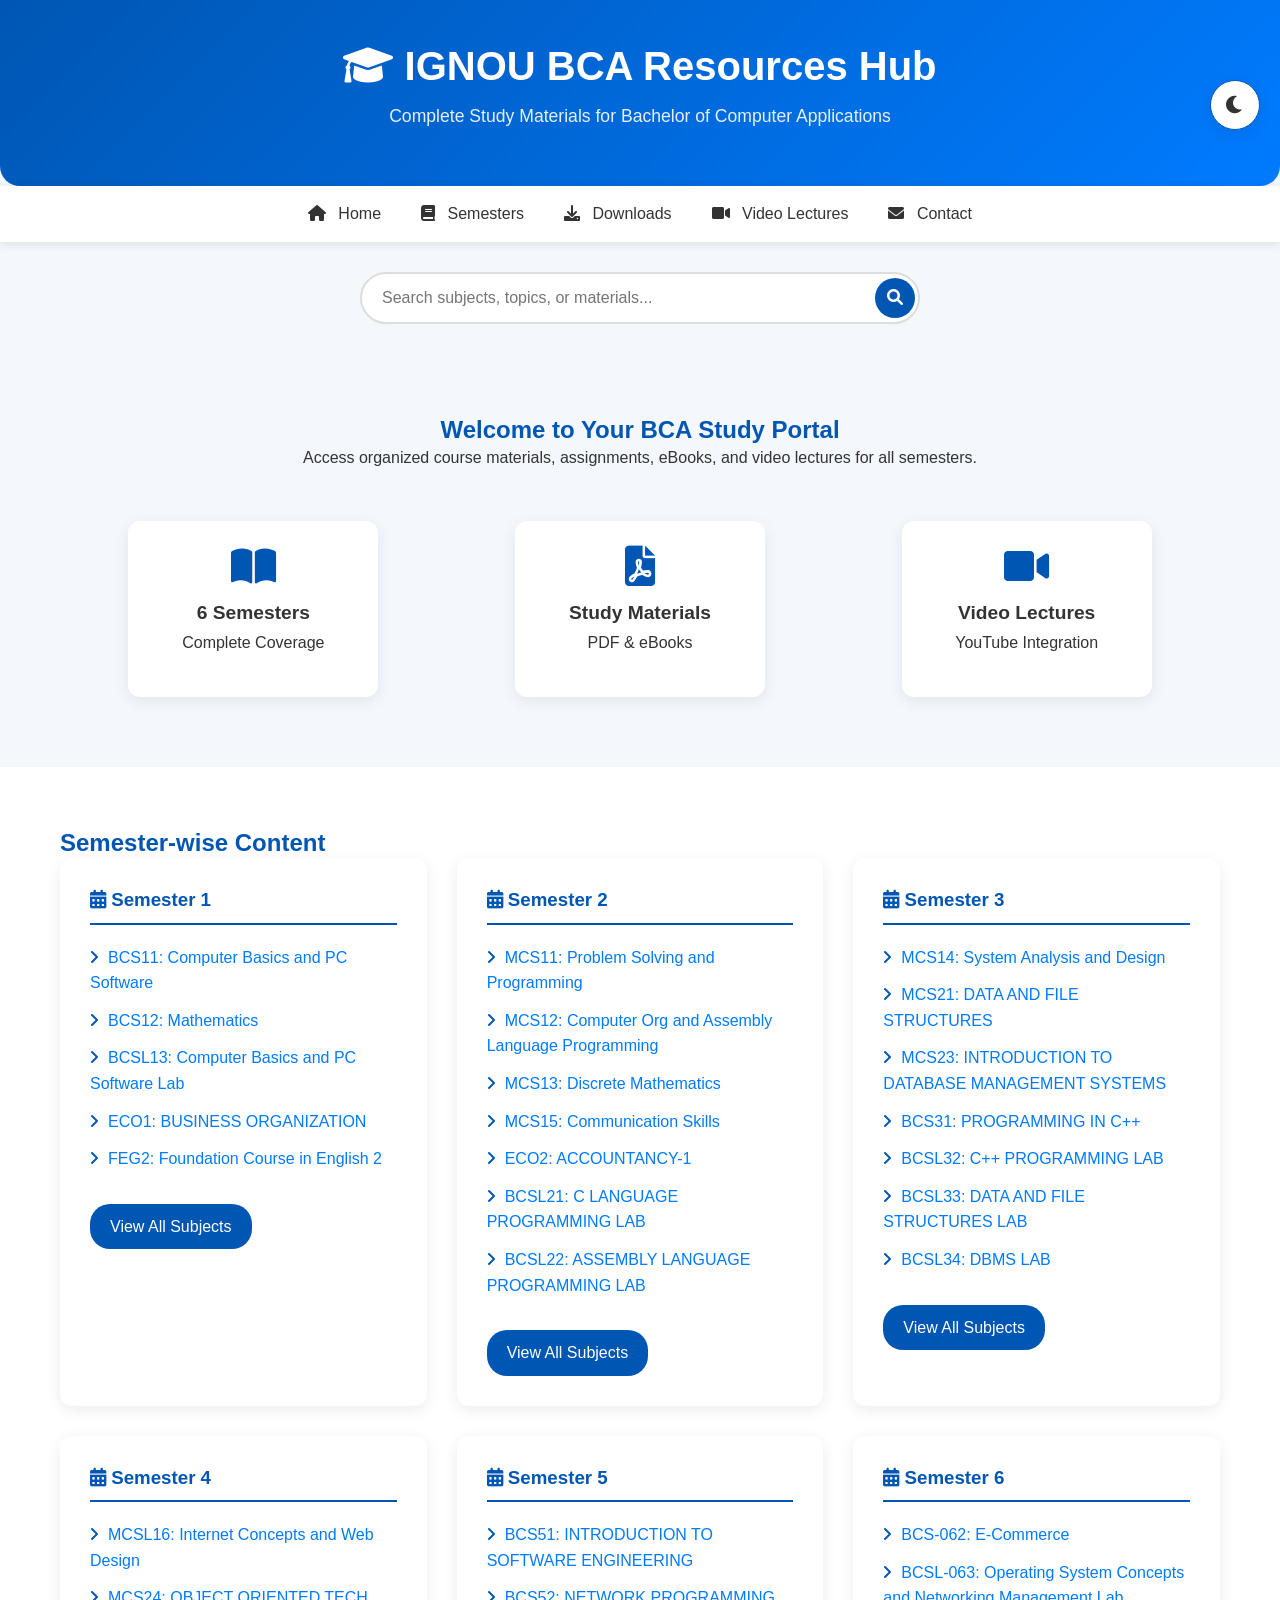
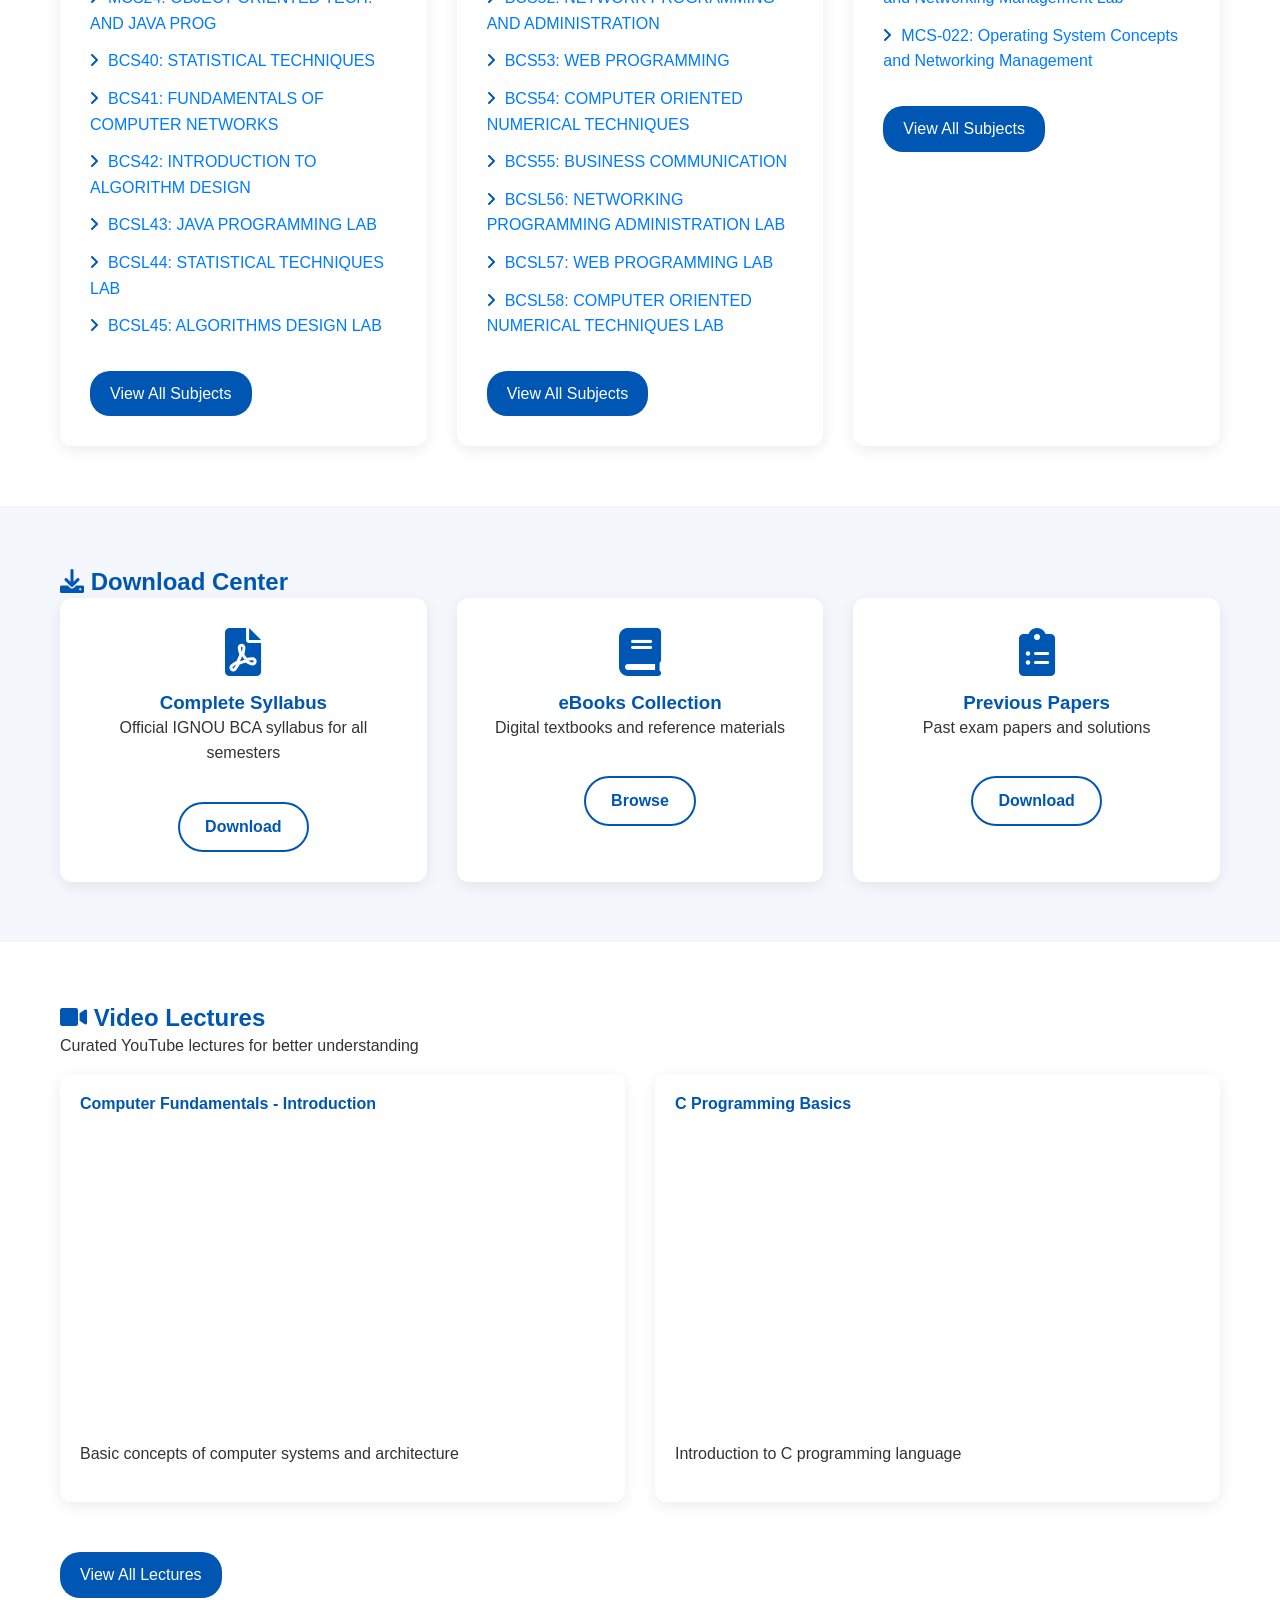
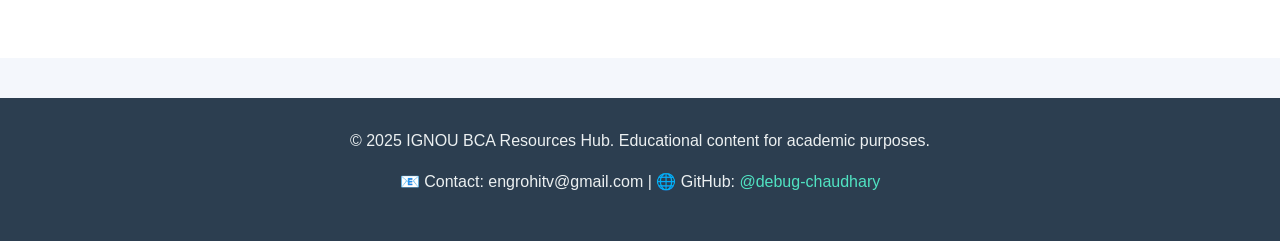
==== commit 92025a0d: "Update theme index.html" ====
--- a/index.html
+++ b/index.html
@@ -4,8 +4,431 @@
     <meta charset="UTF-8">
     <meta name="viewport" content="width=device-width, initial-scale=1.0">
     <title>IGNOU BCA Resources Hub</title>
-    <link rel="stylesheet" href="style.css">
     <link href="https://cdnjs.cloudflare.com/ajax/libs/font-awesome/6.0.0/css/all.min.css" rel="stylesheet">
+    <style>
+        /* --- General Styling & Variables --- */
+        :root {
+            --primary-color: #0056b3;
+            --secondary-color: #007bff;
+            --background-color: #f4f7fc;
+            --text-color: #333;
+            --card-bg-color: #ffffff;
+            --card-shadow: 0 4px 15px rgba(0, 0, 0, 0.08);
+            --border-radius: 12px;
+            --transition-speed: 0.3s;
+        }
+
+        /* --- Dark Mode Palette --- */
+        body.dark-mode {
+            --primary-color: #4a90e2;
+            --secondary-color: #50e3c2;
+            --background-color: #1a1a2e;
+            --text-color: #e0e0e0;
+            --card-bg-color: #2c2c54;
+            --card-shadow: 0 4px 20px rgba(0, 0, 0, 0.25);
+        }
+
+        /* --- Base & Typography --- */
+        * {
+            margin: 0;
+            padding: 0;
+            box-sizing: border-box;
+        }
+
+        body {
+            font-family: 'Segoe UI', Tahoma, Geneva, Verdana, sans-serif;
+            background-color: var(--background-color);
+            color: var(--text-color);
+            line-height: 1.6;
+            transition: background-color var(--transition-speed), color var(--transition-speed);
+        }
+
+        .container {
+            max-width: 1200px;
+            margin: 0 auto;
+            padding: 0 20px;
+        }
+
+        h1, h2, h3, h4 {
+            line-height: 1.3;
+            color: var(--primary-color);
+            font-weight: 600;
+        }
+
+        p {
+            margin-bottom: 1rem;
+        }
+
+        a {
+            color: var(--secondary-color);
+            text-decoration: none;
+            transition: color var(--transition-speed);
+        }
+
+        a:hover {
+            color: var(--primary-color);
+            text-decoration: underline;
+        }
+
+        ul {
+            list-style: none;
+        }
+        
+        section {
+            padding: 60px 0;
+        }
+        
+        section:nth-of-type(even) {
+             background-color: var(--card-bg-color);
+        }
+
+
+        /* --- Header --- */
+        .header {
+            background: linear-gradient(135deg, var(--primary-color), var(--secondary-color));
+            color: #fff;
+            padding: 40px 0;
+            text-align: center;
+            border-bottom-left-radius: 20px;
+            border-bottom-right-radius: 20px;
+        }
+
+        .header h1 {
+            font-size: 2.5rem;
+            margin-bottom: 10px;
+            color: #fff;
+        }
+        
+        .header p {
+            font-size: 1.1rem;
+            opacity: 0.9;
+        }
+
+        /* --- Navigation Bar --- */
+        .navbar {
+            background-color: var(--card-bg-color);
+            padding: 15px 0;
+            position: sticky;
+            top: 0;
+            z-index: 1000;
+            box-shadow: 0 2px 10px rgba(0, 0, 0, 0.1);
+        }
+        
+        .nav-menu {
+            display: flex;
+            justify-content: center;
+            align-items: center;
+        }
+        
+        .nav-menu li {
+            margin: 0 20px;
+        }
+        
+        .nav-menu a {
+            font-weight: 500;
+            font-size: 1rem;
+            color: var(--text-color);
+        }
+
+        .nav-menu a:hover {
+            color: var(--primary-color);
+            text-decoration: none;
+        }
+        
+        .nav-menu i {
+            margin-right: 8px;
+        }
+        
+        /* --- Theme Toggle Button --- */
+        .theme-toggle {
+            position: fixed;
+            top: 80px;
+            right: 20px;
+            background-color: var(--card-bg-color);
+            color: var(--text-color);
+            border: 1px solid var(--primary-color);
+            border-radius: 50%;
+            width: 50px;
+            height: 50px;
+            font-size: 20px;
+            cursor: pointer;
+            display: flex;
+            justify-content: center;
+            align-items: center;
+            box-shadow: var(--card-shadow);
+            z-index: 1001;
+            transition: transform 0.2s, background-color 0.3s;
+        }
+        .theme-toggle:hover {
+            transform: scale(1.1);
+        }
+
+        /* --- Search Bar --- */
+        .search-bar-wrapper {
+            position: relative;
+            max-width: 600px;
+            margin: 30px auto;
+            padding: 0 20px;
+        }
+
+        .search-bar-input {
+            width: 100%;
+            padding: 15px 60px 15px 20px;
+            font-size: 1rem;
+            border-radius: 30px;
+            border: 2px solid #ddd;
+            background-color: var(--card-bg-color);
+            color: var(--text-color);
+            transition: border-color var(--transition-speed);
+        }
+
+        .search-bar-input:focus {
+            outline: none;
+            border-color: var(--primary-color);
+        }
+        
+        .search-bar-btn {
+            position: absolute;
+            right: 25px;
+            top: 50%;
+            transform: translateY(-50%);
+            background: var(--primary-color);
+            color: white;
+            border: none;
+            border-radius: 50%;
+            width: 40px;
+            height: 40px;
+            font-size: 16px;
+            cursor: pointer;
+            transition: background-color var(--transition-speed);
+        }
+
+        .search-bar-btn:hover {
+            background: var(--secondary-color);
+        }
+        
+        .search-bar-results {
+            position: absolute;
+            width: calc(100% - 40px);
+            background: var(--card-bg-color);
+            border-radius: var(--border-radius);
+            box-shadow: var(--card-shadow);
+            margin-top: 5px;
+            max-height: 300px;
+            overflow-y: auto;
+            z-index: 100;
+        }
+
+        .search-bar-results a {
+            display: block;
+            padding: 12px 20px;
+            border-bottom: 1px solid #eee;
+        }
+
+        .search-bar-results a:last-child {
+            border-bottom: none;
+        }
+        
+        /* --- Hero Section --- */
+        #home {
+            text-align: center;
+        }
+
+        .quick-stats {
+            display: flex;
+            justify-content: space-around;
+            margin-top: 40px;
+            flex-wrap: wrap;
+        }
+        
+        .stat {
+            background: var(--card-bg-color);
+            padding: 25px;
+            border-radius: var(--border-radius);
+            box-shadow: var(--card-shadow);
+            width: 250px;
+            margin: 10px;
+            transition: transform var(--transition-speed), box-shadow var(--transition-speed);
+        }
+
+        .stat:hover {
+            transform: translateY(-10px);
+            box-shadow: 0 8px 25px rgba(0, 0, 0, 0.12);
+        }
+        
+        .stat i {
+            font-size: 2.5rem;
+            color: var(--primary-color);
+            margin-bottom: 15px;
+        }
+        
+        .stat h3 {
+            font-size: 1.2rem;
+            margin-bottom: 5px;
+            color: var(--text-color);
+        }
+
+        /* --- Semesters Section --- */
+        .semester-grid {
+            display: grid;
+            grid-template-columns: repeat(auto-fit, minmax(300px, 1fr));
+            gap: 30px;
+        }
+        
+        .semester-card {
+            background: var(--card-bg-color);
+            border-radius: var(--border-radius);
+            padding: 30px;
+            box-shadow: var(--card-shadow);
+            transition: transform var(--transition-speed), box-shadow var(--transition-speed);
+        }
+
+        .semester-card:hover {
+            transform: translateY(-5px);
+        }
+
+        .semester-card h3 {
+            margin-bottom: 20px;
+            border-bottom: 2px solid var(--primary-color);
+            padding-bottom: 10px;
+        }
+        
+        .semester-card ul li {
+            margin-bottom: 12px;
+        }
+        
+        .semester-card ul li a::before {
+            content: '\f105'; /* Font Awesome chevron-right */
+            font-family: 'Font Awesome 6 Free';
+            font-weight: 900;
+            margin-right: 10px;
+            color: var(--primary-color);
+        }
+
+        .btn {
+            display: inline-block;
+            margin-top: 20px;
+            background: var(--primary-color);
+            color: #fff;
+            padding: 10px 20px;
+            border-radius: 20px;
+            text-decoration: none;
+            transition: background-color var(--transition-speed);
+        }
+        .btn:hover {
+             background: var(--secondary-color);
+             color: #fff;
+             text-decoration: none;
+        }
+        
+        /* --- Downloads Section --- */
+        .download-grid {
+            display: grid;
+            grid-template-columns: repeat(auto-fit, minmax(280px, 1fr));
+            gap: 30px;
+            text-align: center;
+        }
+
+        .download-card {
+             background: var(--card-bg-color);
+             padding: 30px;
+             border-radius: var(--border-radius);
+             box-shadow: var(--card-shadow);
+        }
+        
+        .download-card i {
+            font-size: 3rem;
+            color: var(--primary-color);
+            margin-bottom: 15px;
+        }
+
+        .btn-download {
+            display: inline-block;
+            margin-top: 20px;
+            background: transparent;
+            border: 2px solid var(--primary-color);
+            color: var(--primary-color);
+            padding: 10px 25px;
+            border-radius: 25px;
+            font-weight: bold;
+            transition: all var(--transition-speed);
+        }
+
+        .btn-download:hover {
+            background-color: var(--primary-color);
+            color: #fff;
+            text-decoration: none;
+        }
+
+        /* --- Videos Section --- */
+        .video-grid {
+            display: grid;
+            grid-template-columns: repeat(auto-fit, minmax(400px, 1fr));
+            gap: 30px;
+            margin-bottom: 30px;
+        }
+        
+        .video-card {
+             background: var(--card-bg-color);
+             padding: 20px;
+             border-radius: var(--border-radius);
+             box-shadow: var(--card-shadow);
+        }
+        
+        .video-wrapper {
+            position: relative;
+            padding-bottom: 56.25%; /* 16:9 aspect ratio */
+            height: 0;
+            overflow: hidden;
+            margin: 15px 0;
+            border-radius: 10px;
+        }
+        
+        .video-wrapper iframe {
+            position: absolute;
+            top: 0;
+            left: 0;
+            width: 100%;
+            height: 100%;
+        }
+
+        /* --- Footer --- */
+        .footer {
+            background-color: #2c3e50;
+            color: #ecf0f1;
+            text-align: center;
+            padding: 30px 0;
+            margin-top: 40px;
+        }
+        body.dark-mode .footer {
+            background-color: #1c1c3c;
+        }
+        
+        .footer a {
+            color: #50e3c2;
+        }
+
+        /* --- Responsive Design --- */
+        @media (max-width: 768px) {
+            .nav-menu {
+                flex-direction: column;
+                align-items: center;
+            }
+            .nav-menu li {
+                margin: 10px 0;
+            }
+            .semester-grid, .download-grid, .video-grid {
+                grid-template-columns: 1fr;
+            }
+            .header h1 {
+                font-size: 2rem;
+            }
+            .theme-toggle {
+                top: auto;
+                bottom: 20px;
+            }
+        }
+    </style>
 </head>
 <body>
     <header class="header">
@@ -24,17 +447,18 @@
                 <li><a href="#videos"><i class="fas fa-video"></i> Video Lectures</a></li>
                 <li><a href="#contact"><i class="fas fa-envelope"></i> Contact</a></li>
             </ul>
+        </div>
     </nav>
 
     <!-- Dark Mode Toggle -->
-    <button id="themeToggle" class="theme-toggle">
+    <button id="themeToggle" class="theme-toggle" aria-label="Toggle theme">
         <i class="fas fa-moon"></i>
     </button>
 
     <!-- Stylish Search Bar -->
     <div class="search-bar-wrapper">
         <input type="text" id="mainSearch" class="search-bar-input" placeholder="Search subjects, topics, or materials...">
-        <button id="mainSearchBtn" class="search-bar-btn"><i class="fas fa-search"></i></button>
+        <button id="mainSearchBtn" class="search-bar-btn" aria-label="Search"><i class="fas fa-search"></i></button>
         <div id="mainSearchResults" class="search-bar-results"></div>
     </div>
 
@@ -70,81 +494,81 @@
                     <div class="semester-card">
                         <h3><i class="fas fa-calendar-alt"></i> Semester 1</h3>
                         <ul>
-                            <li><a href="semester1/bcs11.html">BCS11: Computer Basics and PC Software</a></li>
-                            <li><a href="semester1/bcs12.html">BCS12: Mathematics</a></li>
-                            <li><a href="semester1/bcsl13.html">BCSL13: Computer Basics and PC Software Lab</a></li>
-                            <li><a href="semester1/eco1.html">ECO1: BUSINESS ORGANIZATION</a></li>
-                            <li><a href="semester1/feg2.html">FEG2: Foundation Course in English 2</a></li>
+                            <li><a href="#downloads">BCS11: Computer Basics and PC Software</a></li>
+                            <li><a href="#downloads">BCS12: Mathematics</a></li>
+                            <li><a href="#downloads">BCSL13: Computer Basics and PC Software Lab</a></li>
+                            <li><a href="#downloads">ECO1: BUSINESS ORGANIZATION</a></li>
+                            <li><a href="#downloads">FEG2: Foundation Course in English 2</a></li>
                         </ul>
-                        <a href="semester1/" class="btn">View All Subjects</a>
+                        <a href="#semesters" class="btn">View All Subjects</a>
                     </div>
 
                     <div class="semester-card">
                         <h3><i class="fas fa-calendar-alt"></i> Semester 2</h3>
                         <ul>
-                            <li><a href="semester2/mcs11.html">MCS11: Problem Solving and Programming</a></li>
-                            <li><a href="semester2/mcs12.html">MCS12: Computer Org and Assembly Language Programming</a></li>
-                            <li><a href="semester2/mcs13.html">MCS13: Discrete Mathematics</a></li>
-                            <li><a href="semester2/mcs15.html">MCS15: Communication Skills</a></li>
-                            <li><a href="semester2/eco2.html">ECO2: ACCOUNTANCY-1</a></li>
-                            <li><a href="semester2/bcsl21.html">BCSL21: C LANGUAGE PROGRAMMING LAB</a></li>
-                            <li><a href="semester2/bcsl22.html">BCSL22: ASSEMBLY LANGUAGE PROGRAMMING LAB</a></li>
+                            <li><a href="#downloads">MCS11: Problem Solving and Programming</a></li>
+                            <li><a href="#downloads">MCS12: Computer Org and Assembly Language Programming</a></li>
+                            <li><a href="#downloads">MCS13: Discrete Mathematics</a></li>
+                            <li><a href="#downloads">MCS15: Communication Skills</a></li>
+                            <li><a href="#downloads">ECO2: ACCOUNTANCY-1</a></li>
+                            <li><a href="#downloads">BCSL21: C LANGUAGE PROGRAMMING LAB</a></li>
+                            <li><a href="#downloads">BCSL22: ASSEMBLY LANGUAGE PROGRAMMING LAB</a></li>
                         </ul>
-                        <a href="semester2/" class="btn">View All Subjects</a>
-                    </div>
-
+                        <a href="#semesters" class="btn">View All Subjects</a>
+                    </div>
+                    
                     <div class="semester-card">
                         <h3><i class="fas fa-calendar-alt"></i> Semester 3</h3>
                         <ul>
-                            <li><a href="semester3/mcs14.html">MCS14: System Analysis and Design</a></li>
-                            <li><a href="semester3/mcs21.html">MCS21: DATA AND FILE STRUCTURES</a></li>
-                            <li><a href="semester3/mcs23.html">MCS23: INTRODUCTION TO DATABASE MANAGEMENT SYSTEMS</a></li>
-                            <li><a href="semester3/bcs31.html">BCS31: PROGRAMMING IN C++</a></li>
-                            <li><a href="semester3/bcsl32.html">BCSL32: C++ PROGRAMMING LAB</a></li>
-                            <li><a href="semester3/bcsl33.html">BCSL33: DATA AND FILE STRUCTURES LAB</a></li>
-                            <li><a href="semester3/bcsl34.html">BCSL34: DBMS LAB</a></li>
+                            <li><a href="#downloads">MCS14: System Analysis and Design</a></li>
+                            <li><a href="#downloads">MCS21: DATA AND FILE STRUCTURES</a></li>
+                            <li><a href="#downloads">MCS23: INTRODUCTION TO DATABASE MANAGEMENT SYSTEMS</a></li>
+                            <li><a href="#downloads">BCS31: PROGRAMMING IN C++</a></li>
+                            <li><a href="#downloads">BCSL32: C++ PROGRAMMING LAB</a></li>
+                            <li><a href="#downloads">BCSL33: DATA AND FILE STRUCTURES LAB</a></li>
+                            <li><a href="#downloads">BCSL34: DBMS LAB</a></li>
                         </ul>
-                        <a href="semester3/" class="btn">View All Subjects</a>
+                        <a href="#semesters" class="btn">View All Subjects</a>
                     </div>
 
                     <div class="semester-card">
                         <h3><i class="fas fa-calendar-alt"></i> Semester 4</h3>
                         <ul>
-                            <li><a href="semester4/mcsl16.html">MCSL16: Internet Concepts and Web Design</a></li>
-                            <li><a href="semester4/mcs24.html">MCS24: OBJECT ORIENTED TECH. AND JAVA PROG</a></li>
-                            <li><a href="semester4/bcs40.html">BCS40: STATISTICAL TECHNIQUES</a></li>
-                            <li><a href="semester4/bcs41.html">BCS41: FUNDAMENTALS OF COMPUTER NETWORKS</a></li>
-                            <li><a href="semester4/bcs42.html">BCS42: INTRODUCTION TO ALGORITHM DESIGN</a></li>
-                            <li><a href="semester4/bcsl43.html">BCSL43: JAVA PROGRAMMING LAB</a></li>
-                            <li><a href="semester4/bcsl44.html">BCSL44: STATISTICAL TECHNIQUES LAB</a></li>
-                            <li><a href="semester4/bcsl45.html">BCSL45: ALGORITHMS DESIGN LAB</a></li>
+                            <li><a href="#downloads">MCSL16: Internet Concepts and Web Design</a></li>
+                            <li><a href="#downloads">MCS24: OBJECT ORIENTED TECH. AND JAVA PROG</a></li>
+                            <li><a href="#downloads">BCS40: STATISTICAL TECHNIQUES</a></li>
+                            <li><a href="#downloads">BCS41: FUNDAMENTALS OF COMPUTER NETWORKS</a></li>
+                            <li><a href="#downloads">BCS42: INTRODUCTION TO ALGORITHM DESIGN</a></li>
+                            <li><a href="#downloads">BCSL43: JAVA PROGRAMMING LAB</a></li>
+                            <li><a href="#downloads">BCSL44: STATISTICAL TECHNIQUES LAB</a></li>
+                            <li><a href="#downloads">BCSL45: ALGORITHMS DESIGN LAB</a></li>
                         </ul>
-                        <a href="semester4/" class="btn">View All Subjects</a>
+                        <a href="#semesters" class="btn">View All Subjects</a>
                     </div>
 
                     <div class="semester-card">
                         <h3><i class="fas fa-calendar-alt"></i> Semester 5</h3>
                         <ul>
-                            <li><a href="semester5/bcs51.html">BCS51: INTRODUCTION TO SOFTWARE ENGINEERING</a></li>
-                            <li><a href="semester5/bcs52.html">BCS52: NETWORK PROGRAMMING AND ADMINISTRATION</a></li>
-                            <li><a href="semester5/bcs53.html">BCS53: WEB PROGRAMMING</a></li>
-                            <li><a href="semester5/bcs54.html">BCS54: COMPUTER ORIENTED NUMERICAL TECHNIQUES</a></li>
-                            <li><a href="semester5/bcs55.html">BCS55: BUSINESS COMMUNICATION</a></li>
-                            <li><a href="semester5/bcsl56.html">BCSL56: NETWORKING PROGRAMMING ADMINISTRATION LAB</a></li>
-                            <li><a href="semester5/bcsl57.html">BCSL57: WEB PROGRAMMING LAB</a></li>
-                            <li><a href="semester5/bcsl58.html">BCSL58: COMPUTER ORIENTED NUMERICAL TECHNIQUES LAB</a></li>
+                            <li><a href="#downloads">BCS51: INTRODUCTION TO SOFTWARE ENGINEERING</a></li>
+                            <li><a href="#downloads">BCS52: NETWORK PROGRAMMING AND ADMINISTRATION</a></li>
+                            <li><a href="#downloads">BCS53: WEB PROGRAMMING</a></li>
+                            <li><a href="#downloads">BCS54: COMPUTER ORIENTED NUMERICAL TECHNIQUES</a></li>
+                            <li><a href="#downloads">BCS55: BUSINESS COMMUNICATION</a></li>
+                            <li><a href="#downloads">BCSL56: NETWORKING PROGRAMMING ADMINISTRATION LAB</a></li>
+                            <li><a href="#downloads">BCSL57: WEB PROGRAMMING LAB</a></li>
+                            <li><a href="#downloads">BCSL58: COMPUTER ORIENTED NUMERICAL TECHNIQUES LAB</a></li>
                         </ul>
-                        <a href="semester5/" class="btn">View All Subjects</a>
+                        <a href="#semesters" class="btn">View All Subjects</a>
                     </div>
 
                     <div class="semester-card">
                         <h3><i class="fas fa-calendar-alt"></i> Semester 6</h3>
                         <ul>
-                            <li><a href="semester6/bcs062.html">BCS-062: E-Commerce</a></li>
-                            <li><a href="semester6/bcsl063.html">BCSL-063: Operating System Concepts and Networking Management Lab</a></li>
-                            <li><a href="semester6/mcs022.html">MCS-022: Operating System Concepts and Networking Management</a></li>
+                            <li><a href="#downloads">BCS-062: E-Commerce</a></li>
+                            <li><a href="#downloads">BCSL-063: Operating System Concepts and Networking Management Lab</a></li>
+                            <li><a href="#downloads">MCS-022: Operating System Concepts and Networking Management</a></li>
                         </ul>
-                        <a href="semester6/" class="btn">View All Subjects</a>
+                        <a href="#semesters" class="btn">View All Subjects</a>
                     </div>
                 </div>
             </div>
@@ -158,19 +582,19 @@
                         <i class="fas fa-file-pdf"></i>
                         <h3>Complete Syllabus</h3>
                         <p>Official IGNOU BCA syllabus for all semesters</p>
-                        <a href="downloads/syllabus/" class="btn-download">Download</a>
+                        <a href="#" class="btn-download">Download</a>
                     </div>
                     <div class="download-card">
                         <i class="fas fa-book"></i>
-                        <h3>eBooks Collection</h3>git add
+                        <h3>eBooks Collection</h3>
                         <p>Digital textbooks and reference materials</p>
-                        <a href="downloads/ebooks/" class="btn-download">Browse</a>
+                        <a href="#" class="btn-download">Browse</a>
                     </div>
                     <div class="download-card">
                         <i class="fas fa-clipboard-list"></i>
                         <h3>Previous Papers</h3>
                         <p>Past exam papers and solutions</p>
-                        <a href="downloads/previous-papers/" class="btn-download">Download</a>
+                        <a href="#" class="btn-download">Download</a>
                     </div>
                 </div>
             </div>
@@ -181,12 +605,11 @@
                 <h2><i class="fas fa-video"></i> Video Lectures</h2>
                 <p>Curated YouTube lectures for better understanding</p>
                 
-                <!-- Sample YouTube Embed -->
                 <div class="video-grid">
                     <div class="video-card">
                         <h4>Computer Fundamentals - Introduction</h4>
                         <div class="video-wrapper">
-                            <iframe src="https://www.youtube-nocookie.com/embed/dQw4w9WgXcQ" 
+                            <iframe src="https://www.youtube-nocookie.com/embed/videoseries?list=PLBlnK6fEyqRhX6r2uhhlubuF5QextdCSM" 
                                     frameborder="0" 
                                     allowfullscreen></iframe>
                         </div>
@@ -196,7 +619,7 @@
                     <div class="video-card">
                         <h4>C Programming Basics</h4>
                         <div class="video-wrapper">
-                            <iframe src="https://www.youtube-nocookie.com/embed/videoseries?list=PLYg4aq--bMIoyVpkSIQ9HMtb2eH5zvB0-" 
+                            <iframe src="https://www.youtube-nocookie.com/embed/videoseries?list=PLBlnK6fEyqRggNE5qfaI6SSEC5Q_Fv0us" 
                                     frameborder="0" 
                                     allowfullscreen></iframe>
                         </div>
@@ -204,12 +627,12 @@
                     </div>
                 </div>
                 
-                <a href="resources/youtube-lectures.html" class="btn">View All Lectures</a>
+                <a href="#videos" class="btn">View All Lectures</a>
             </div>
         </section>
     </main>
 
-    <footer class="footer">
+    <footer id="contact" class="footer">
         <div class="container">
             <p>&copy; 2025 IGNOU BCA Resources Hub. Educational content for academic purposes.</p>
             <p>📧 Contact: engrohitv@gmail.com | 🌐 GitHub: 
@@ -218,6 +641,97 @@
         </div>
     </footer>
 
-    <script src="script.js"></script>
+    <script>
+        document.addEventListener('DOMContentLoaded', () => {
+            // --- Theme Toggler ---
+            const themeToggle = document.getElementById('themeToggle');
+            const themeIcon = themeToggle.querySelector('i');
+            const currentTheme = localStorage.getItem('theme');
+
+            if (currentTheme === 'dark') {
+                document.body.classList.add('dark-mode');
+                themeIcon.classList.remove('fa-moon');
+                themeIcon.classList.add('fa-sun');
+            }
+
+            themeToggle.addEventListener('click', () => {
+                document.body.classList.toggle('dark-mode');
+                let theme = 'light';
+                if (document.body.classList.contains('dark-mode')) {
+                    theme = 'dark';
+                    themeIcon.classList.remove('fa-moon');
+                    themeIcon.classList.add('fa-sun');
+                } else {
+                    themeIcon.classList.remove('fa-sun');
+                    themeIcon.classList.add('fa-moon');
+                }
+                localStorage.setItem('theme', theme);
+            });
+
+            // --- Search Functionality ---
+            const searchInput = document.getElementById('mainSearch');
+            const searchResultsContainer = document.getElementById('mainSearchResults');
+            
+            const searchableItems = [];
+            // Gather all links from semester cards to make them searchable
+            document.querySelectorAll('.semester-card a').forEach(link => {
+                if(link.textContent && !link.classList.contains('btn')) {
+                     searchableItems.push({
+                        text: link.textContent.trim(),
+                        href: link.getAttribute('href')
+                     });
+                }
+            });
+
+            const displayResults = (results) => {
+                searchResultsContainer.innerHTML = '';
+                if (results.length === 0) {
+                    searchResultsContainer.style.display = 'none';
+                    return;
+                }
+                
+                results.forEach(item => {
+                    const link = document.createElement('a');
+                    link.href = item.href;
+                    link.textContent = item.text;
+                    searchResultsContainer.appendChild(link);
+                });
+                searchResultsContainer.style.display = 'block';
+            };
+
+            searchInput.addEventListener('keyup', () => {
+                const query = searchInput.value.toLowerCase().trim();
+                
+                if (query.length < 2) {
+                    searchResultsContainer.style.display = 'none';
+                    return;
+                }
+
+                const filteredItems = searchableItems.filter(item => 
+                    item.text.toLowerCase().includes(query)
+                );
+                
+                displayResults(filteredItems);
+            });
+
+            // Hide search results when clicking outside
+            document.addEventListener('click', (e) => {
+                if (!searchResultsContainer.contains(e.target) && e.target !== searchInput) {
+                    searchResultsContainer.style.display = 'none';
+                }
+            });
+
+            // Smooth scrolling for nav links
+            document.querySelectorAll('a[href^="#"]').forEach(anchor => {
+                anchor.addEventListener('click', function (e) {
+                    e.preventDefault();
+                    document.querySelector(this.getAttribute('href')).scrollIntoView({
+                        behavior: 'smooth'
+                    });
+                });
+            });
+
+        });
+    </script>
 </body>
 </html>
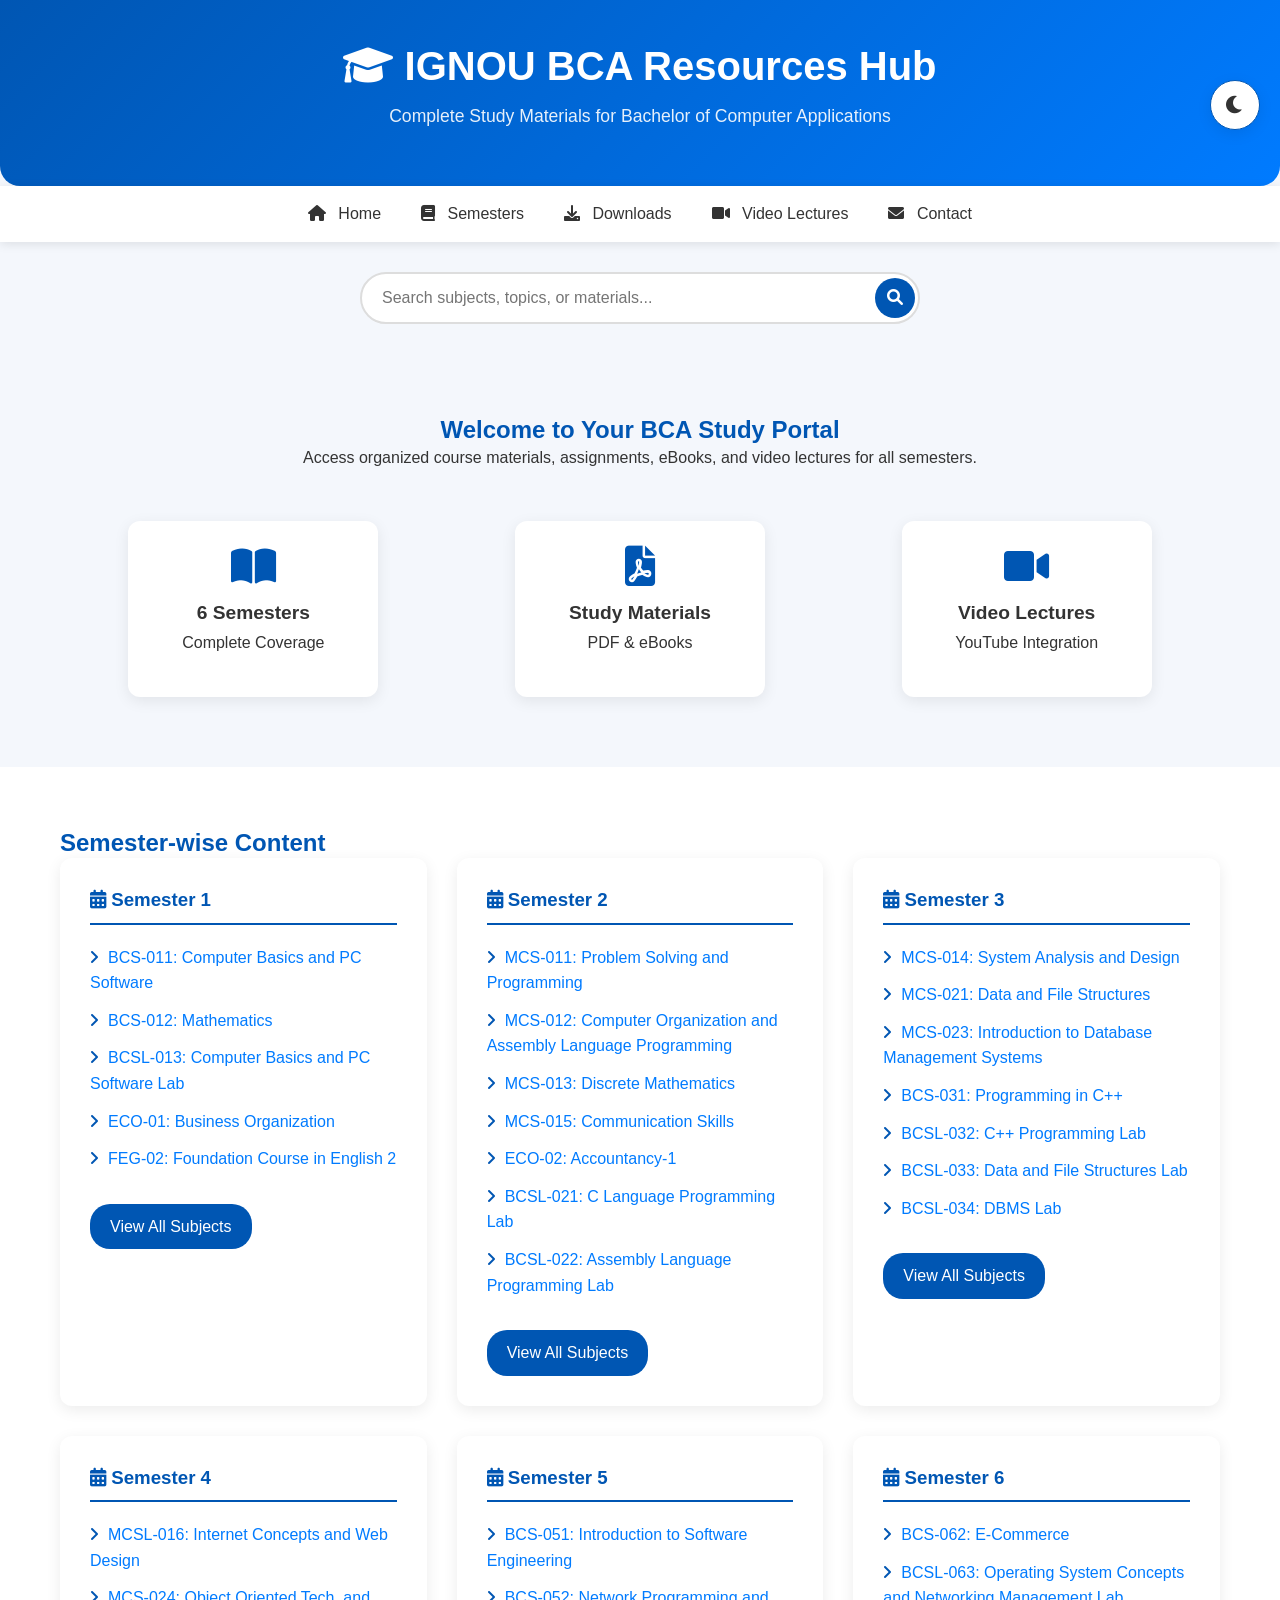
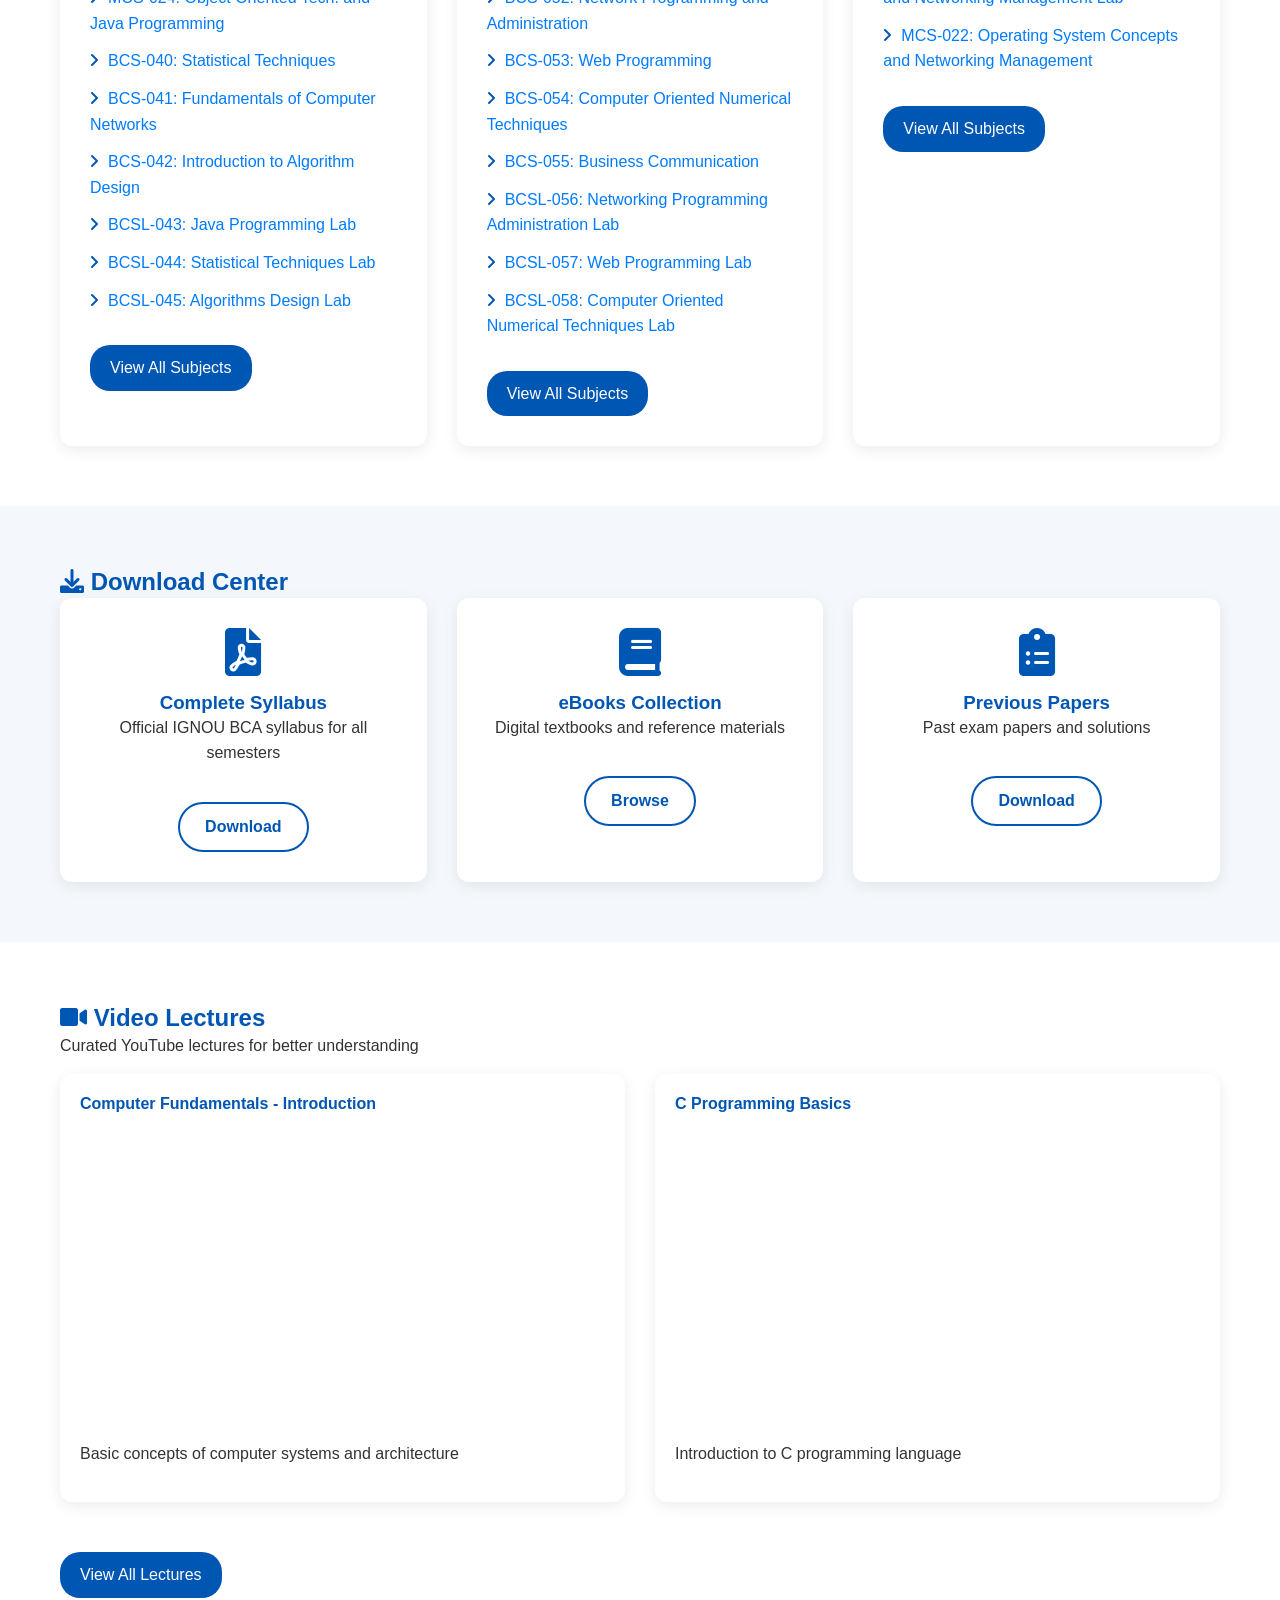
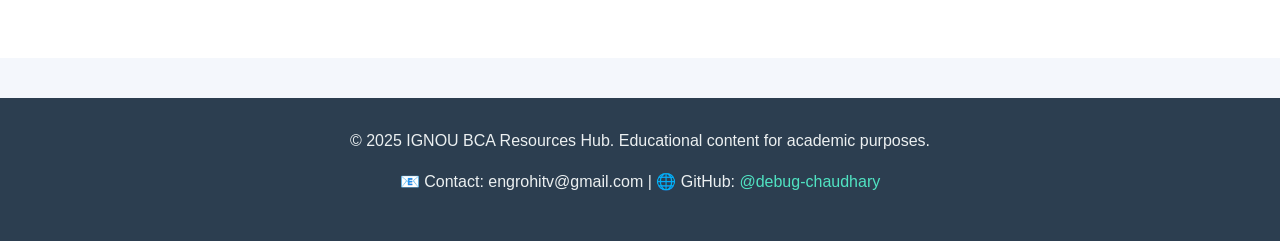
==== commit 0e88e6fd: "theme" ====
--- a/index.html
+++ b/index.html
@@ -494,81 +494,76 @@
                     <div class="semester-card">
                         <h3><i class="fas fa-calendar-alt"></i> Semester 1</h3>
                         <ul>
-                            <li><a href="#downloads">BCS11: Computer Basics and PC Software</a></li>
-                            <li><a href="#downloads">BCS12: Mathematics</a></li>
-                            <li><a href="#downloads">BCSL13: Computer Basics and PC Software Lab</a></li>
-                            <li><a href="#downloads">ECO1: BUSINESS ORGANIZATION</a></li>
-                            <li><a href="#downloads">FEG2: Foundation Course in English 2</a></li>
+                            <li><a href="semester1/bcs11.html">BCS-011: Computer Basics and PC Software</a></li>
+                            <li><a href="semester1/bcs12.html">BCS-012: Mathematics</a></li>
+                            <li><a href="semester1/bcsl13.html">BCSL-013: Computer Basics and PC Software Lab</a></li>
+                            <li><a href="semester1/eco1.html">ECO-01: Business Organization</a></li>
+                            <li><a href="semester1/feg2.html">FEG-02: Foundation Course in English 2</a></li>
                         </ul>
-                        <a href="#semesters" class="btn">View All Subjects</a>
-                    </div>
-
+                        <a href="semester1/index.html" class="btn">View All Subjects</a>
+                    </div>
                     <div class="semester-card">
                         <h3><i class="fas fa-calendar-alt"></i> Semester 2</h3>
                         <ul>
-                            <li><a href="#downloads">MCS11: Problem Solving and Programming</a></li>
-                            <li><a href="#downloads">MCS12: Computer Org and Assembly Language Programming</a></li>
-                            <li><a href="#downloads">MCS13: Discrete Mathematics</a></li>
-                            <li><a href="#downloads">MCS15: Communication Skills</a></li>
-                            <li><a href="#downloads">ECO2: ACCOUNTANCY-1</a></li>
-                            <li><a href="#downloads">BCSL21: C LANGUAGE PROGRAMMING LAB</a></li>
-                            <li><a href="#downloads">BCSL22: ASSEMBLY LANGUAGE PROGRAMMING LAB</a></li>
+                            <li><a href="semester2/mcs11.html">MCS-011: Problem Solving and Programming</a></li>
+                            <li><a href="semester2/mcs12.html">MCS-012: Computer Organization and Assembly Language Programming</a></li>
+                            <li><a href="semester2/mcs13.html">MCS-013: Discrete Mathematics</a></li>
+                            <li><a href="semester2/mcs15.html">MCS-015: Communication Skills</a></li>
+                            <li><a href="semester2/eco2.html">ECO-02: Accountancy-1</a></li>
+                            <li><a href="semester2/bcsl21.html">BCSL-021: C Language Programming Lab</a></li>
+                            <li><a href="semester2/bcsl22.html">BCSL-022: Assembly Language Programming Lab</a></li>
                         </ul>
-                        <a href="#semesters" class="btn">View All Subjects</a>
-                    </div>
-                    
+                        <a href="semester2/index.html" class="btn">View All Subjects</a>
+                    </div>
                     <div class="semester-card">
                         <h3><i class="fas fa-calendar-alt"></i> Semester 3</h3>
                         <ul>
-                            <li><a href="#downloads">MCS14: System Analysis and Design</a></li>
-                            <li><a href="#downloads">MCS21: DATA AND FILE STRUCTURES</a></li>
-                            <li><a href="#downloads">MCS23: INTRODUCTION TO DATABASE MANAGEMENT SYSTEMS</a></li>
-                            <li><a href="#downloads">BCS31: PROGRAMMING IN C++</a></li>
-                            <li><a href="#downloads">BCSL32: C++ PROGRAMMING LAB</a></li>
-                            <li><a href="#downloads">BCSL33: DATA AND FILE STRUCTURES LAB</a></li>
-                            <li><a href="#downloads">BCSL34: DBMS LAB</a></li>
+                            <li><a href="semester3/mcs14.html">MCS-014: System Analysis and Design</a></li>
+                            <li><a href="semester3/mcs21.html">MCS-021: Data and File Structures</a></li>
+                            <li><a href="semester3/mcs23.html">MCS-023: Introduction to Database Management Systems</a></li>
+                            <li><a href="semester3/bcs31.html">BCS-031: Programming in C++</a></li>
+                            <li><a href="semester3/bcsl32.html">BCSL-032: C++ Programming Lab</a></li>
+                            <li><a href="semester3/bcsl33.html">BCSL-033: Data and File Structures Lab</a></li>
+                            <li><a href="semester3/bcsl34.html">BCSL-034: DBMS Lab</a></li>
                         </ul>
-                        <a href="#semesters" class="btn">View All Subjects</a>
-                    </div>
-
+                        <a href="semester3/index.html" class="btn">View All Subjects</a>
+                    </div>
                     <div class="semester-card">
                         <h3><i class="fas fa-calendar-alt"></i> Semester 4</h3>
                         <ul>
-                            <li><a href="#downloads">MCSL16: Internet Concepts and Web Design</a></li>
-                            <li><a href="#downloads">MCS24: OBJECT ORIENTED TECH. AND JAVA PROG</a></li>
-                            <li><a href="#downloads">BCS40: STATISTICAL TECHNIQUES</a></li>
-                            <li><a href="#downloads">BCS41: FUNDAMENTALS OF COMPUTER NETWORKS</a></li>
-                            <li><a href="#downloads">BCS42: INTRODUCTION TO ALGORITHM DESIGN</a></li>
-                            <li><a href="#downloads">BCSL43: JAVA PROGRAMMING LAB</a></li>
-                            <li><a href="#downloads">BCSL44: STATISTICAL TECHNIQUES LAB</a></li>
-                            <li><a href="#downloads">BCSL45: ALGORITHMS DESIGN LAB</a></li>
+                            <li><a href="semester4/mcsl16.html">MCSL-016: Internet Concepts and Web Design</a></li>
+                            <li><a href="semester4/mcs24.html">MCS-024: Object Oriented Tech. and Java Programming</a></li>
+                            <li><a href="semester4/bcs40.html">BCS-040: Statistical Techniques</a></li>
+                            <li><a href="semester4/bcs41.html">BCS-041: Fundamentals of Computer Networks</a></li>
+                            <li><a href="semester4/bcs42.html">BCS-042: Introduction to Algorithm Design</a></li>
+                            <li><a href="semester4/bcsl43.html">BCSL-043: Java Programming Lab</a></li>
+                            <li><a href="semester4/bcsl44.html">BCSL-044: Statistical Techniques Lab</a></li>
+                            <li><a href="semester4/bcsl45.html">BCSL-045: Algorithms Design Lab</a></li>
                         </ul>
-                        <a href="#semesters" class="btn">View All Subjects</a>
-                    </div>
-
+                        <a href="semester4/index.html" class="btn">View All Subjects</a>
+                    </div>
                     <div class="semester-card">
                         <h3><i class="fas fa-calendar-alt"></i> Semester 5</h3>
                         <ul>
-                            <li><a href="#downloads">BCS51: INTRODUCTION TO SOFTWARE ENGINEERING</a></li>
-                            <li><a href="#downloads">BCS52: NETWORK PROGRAMMING AND ADMINISTRATION</a></li>
-                            <li><a href="#downloads">BCS53: WEB PROGRAMMING</a></li>
-                            <li><a href="#downloads">BCS54: COMPUTER ORIENTED NUMERICAL TECHNIQUES</a></li>
-                            <li><a href="#downloads">BCS55: BUSINESS COMMUNICATION</a></li>
-                            <li><a href="#downloads">BCSL56: NETWORKING PROGRAMMING ADMINISTRATION LAB</a></li>
-                            <li><a href="#downloads">BCSL57: WEB PROGRAMMING LAB</a></li>
-                            <li><a href="#downloads">BCSL58: COMPUTER ORIENTED NUMERICAL TECHNIQUES LAB</a></li>
+                            <li><a href="semester5/bcs51.html">BCS-051: Introduction to Software Engineering</a></li>
+                            <li><a href="semester5/bcs52.html">BCS-052: Network Programming and Administration</a></li>
+                            <li><a href="semester5/bcs53.html">BCS-053: Web Programming</a></li>
+                            <li><a href="semester5/bcs54.html">BCS-054: Computer Oriented Numerical Techniques</a></li>
+                            <li><a href="semester5/bcs55.html">BCS-055: Business Communication</a></li>
+                            <li><a href="semester5/bcsl56.html">BCSL-056: Networking Programming Administration Lab</a></li>
+                            <li><a href="semester5/bcsl57.html">BCSL-057: Web Programming Lab</a></li>
+                            <li><a href="semester5/bcsl58.html">BCSL-058: Computer Oriented Numerical Techniques Lab</a></li>
                         </ul>
-                        <a href="#semesters" class="btn">View All Subjects</a>
-                    </div>
-
+                        <a href="semester5/index.html" class="btn">View All Subjects</a>
+                    </div>
                     <div class="semester-card">
                         <h3><i class="fas fa-calendar-alt"></i> Semester 6</h3>
                         <ul>
-                            <li><a href="#downloads">BCS-062: E-Commerce</a></li>
-                            <li><a href="#downloads">BCSL-063: Operating System Concepts and Networking Management Lab</a></li>
-                            <li><a href="#downloads">MCS-022: Operating System Concepts and Networking Management</a></li>
+                            <li><a href="semester6/bcs062.html">BCS-062: E-Commerce</a></li>
+                            <li><a href="semester6/bcsl063.html">BCSL-063: Operating System Concepts and Networking Management Lab</a></li>
+                            <li><a href="semester6/mcs022.html">MCS-022: Operating System Concepts and Networking Management</a></li>
                         </ul>
-                        <a href="#semesters" class="btn">View All Subjects</a>
+                        <a href="semester6/index.html" class="btn">View All Subjects</a>
                     </div>
                 </div>
             </div>
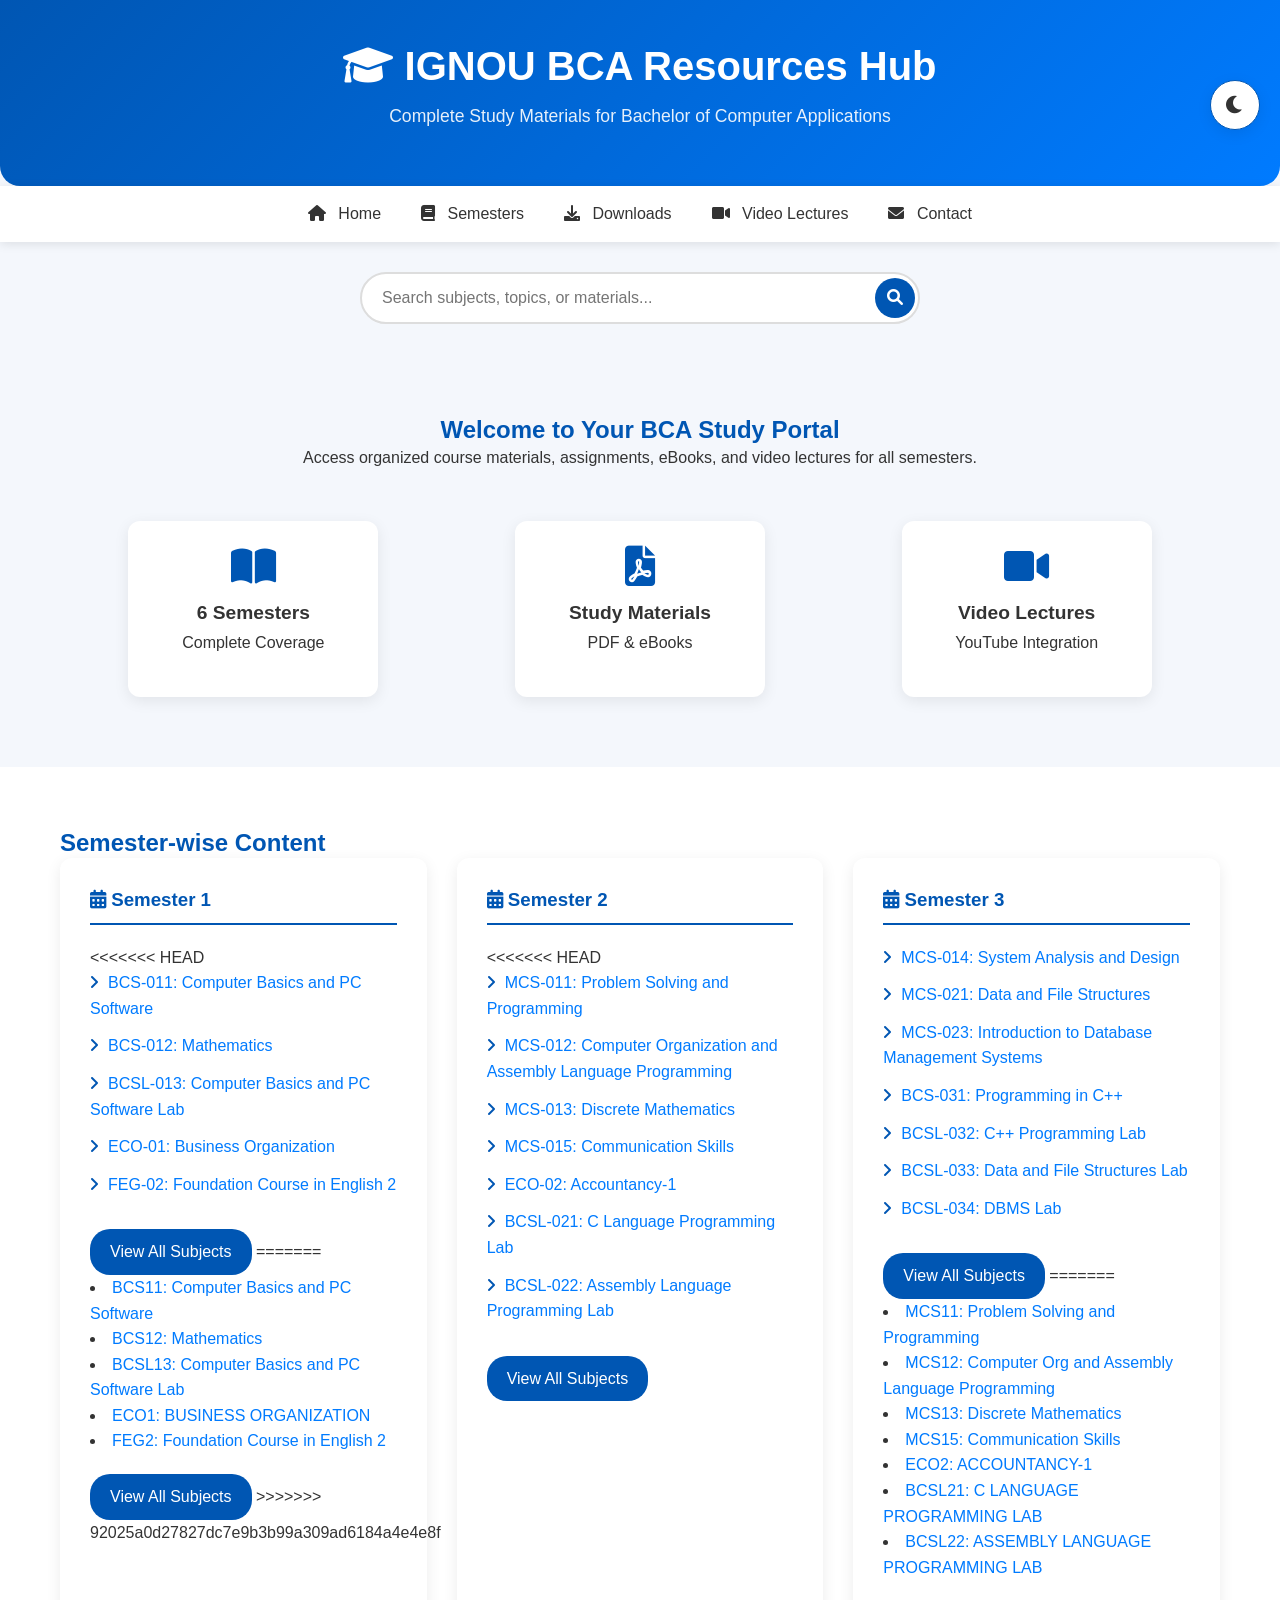
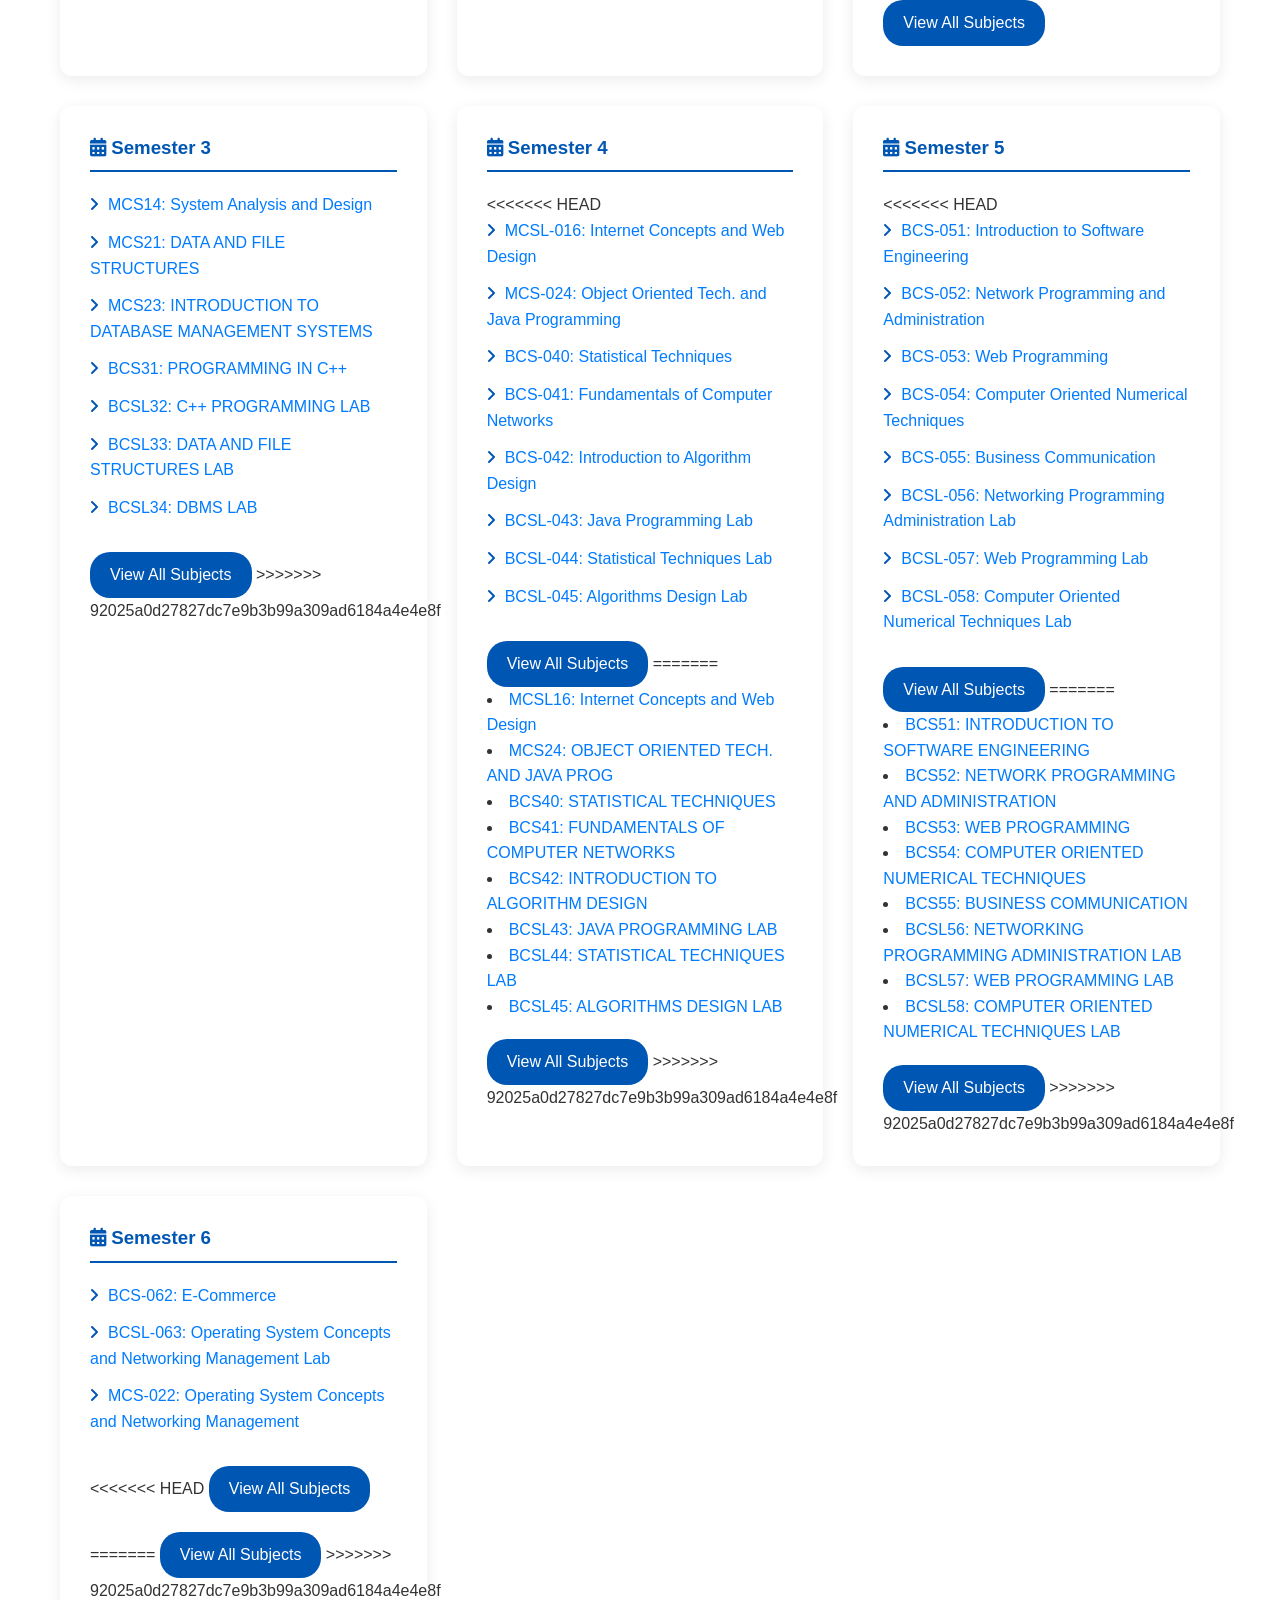
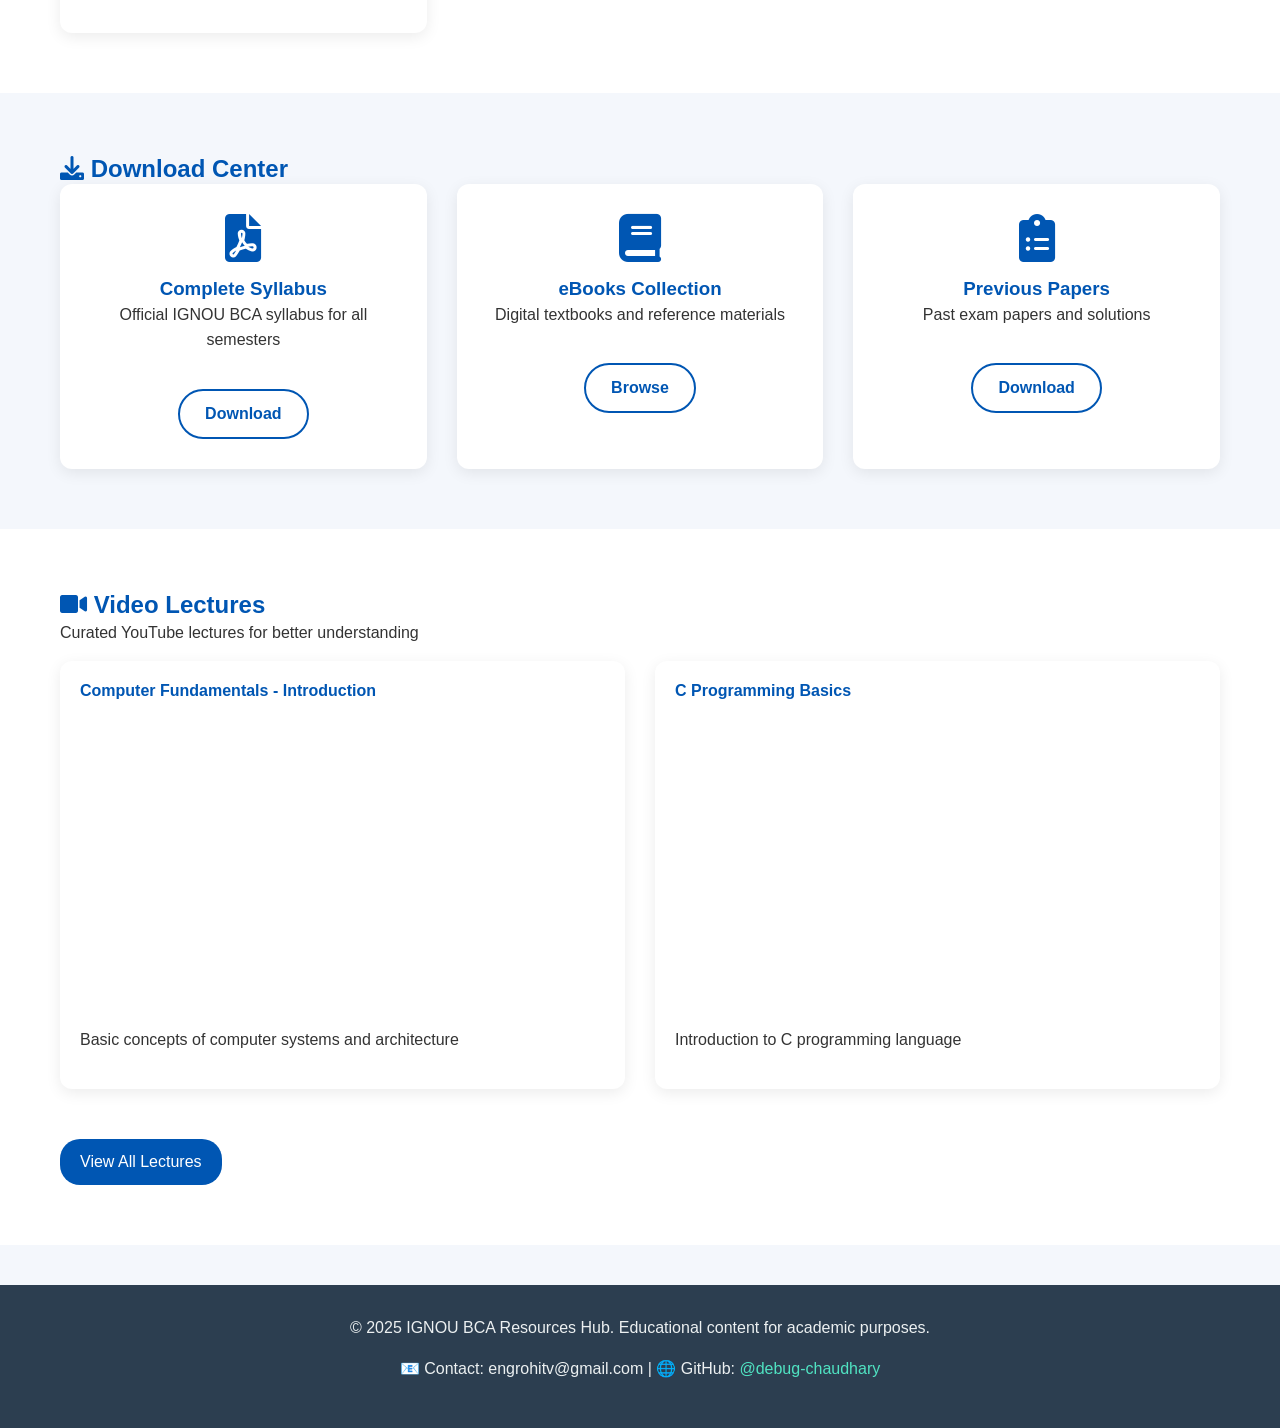
==== commit f67dfe73: "theme" ====
--- a/index.html
+++ b/index.html
@@ -494,6 +494,7 @@
                     <div class="semester-card">
                         <h3><i class="fas fa-calendar-alt"></i> Semester 1</h3>
                         <ul>
+<<<<<<< HEAD
                             <li><a href="semester1/bcs11.html">BCS-011: Computer Basics and PC Software</a></li>
                             <li><a href="semester1/bcs12.html">BCS-012: Mathematics</a></li>
                             <li><a href="semester1/bcsl13.html">BCSL-013: Computer Basics and PC Software Lab</a></li>
@@ -501,10 +502,20 @@
                             <li><a href="semester1/feg2.html">FEG-02: Foundation Course in English 2</a></li>
                         </ul>
                         <a href="semester1/index.html" class="btn">View All Subjects</a>
+=======
+                            <li><a href="#downloads">BCS11: Computer Basics and PC Software</a></li>
+                            <li><a href="#downloads">BCS12: Mathematics</a></li>
+                            <li><a href="#downloads">BCSL13: Computer Basics and PC Software Lab</a></li>
+                            <li><a href="#downloads">ECO1: BUSINESS ORGANIZATION</a></li>
+                            <li><a href="#downloads">FEG2: Foundation Course in English 2</a></li>
+                        </ul>
+                        <a href="#semesters" class="btn">View All Subjects</a>
+>>>>>>> 92025a0d27827dc7e9b3b99a309ad6184a4e4e8f
                     </div>
                     <div class="semester-card">
                         <h3><i class="fas fa-calendar-alt"></i> Semester 2</h3>
                         <ul>
+<<<<<<< HEAD
                             <li><a href="semester2/mcs11.html">MCS-011: Problem Solving and Programming</a></li>
                             <li><a href="semester2/mcs12.html">MCS-012: Computer Organization and Assembly Language Programming</a></li>
                             <li><a href="semester2/mcs13.html">MCS-013: Discrete Mathematics</a></li>
@@ -527,10 +538,36 @@
                             <li><a href="semester3/bcsl34.html">BCSL-034: DBMS Lab</a></li>
                         </ul>
                         <a href="semester3/index.html" class="btn">View All Subjects</a>
+=======
+                            <li><a href="#downloads">MCS11: Problem Solving and Programming</a></li>
+                            <li><a href="#downloads">MCS12: Computer Org and Assembly Language Programming</a></li>
+                            <li><a href="#downloads">MCS13: Discrete Mathematics</a></li>
+                            <li><a href="#downloads">MCS15: Communication Skills</a></li>
+                            <li><a href="#downloads">ECO2: ACCOUNTANCY-1</a></li>
+                            <li><a href="#downloads">BCSL21: C LANGUAGE PROGRAMMING LAB</a></li>
+                            <li><a href="#downloads">BCSL22: ASSEMBLY LANGUAGE PROGRAMMING LAB</a></li>
+                        </ul>
+                        <a href="#semesters" class="btn">View All Subjects</a>
+                    </div>
+                    
+                    <div class="semester-card">
+                        <h3><i class="fas fa-calendar-alt"></i> Semester 3</h3>
+                        <ul>
+                            <li><a href="#downloads">MCS14: System Analysis and Design</a></li>
+                            <li><a href="#downloads">MCS21: DATA AND FILE STRUCTURES</a></li>
+                            <li><a href="#downloads">MCS23: INTRODUCTION TO DATABASE MANAGEMENT SYSTEMS</a></li>
+                            <li><a href="#downloads">BCS31: PROGRAMMING IN C++</a></li>
+                            <li><a href="#downloads">BCSL32: C++ PROGRAMMING LAB</a></li>
+                            <li><a href="#downloads">BCSL33: DATA AND FILE STRUCTURES LAB</a></li>
+                            <li><a href="#downloads">BCSL34: DBMS LAB</a></li>
+                        </ul>
+                        <a href="#semesters" class="btn">View All Subjects</a>
+>>>>>>> 92025a0d27827dc7e9b3b99a309ad6184a4e4e8f
                     </div>
                     <div class="semester-card">
                         <h3><i class="fas fa-calendar-alt"></i> Semester 4</h3>
                         <ul>
+<<<<<<< HEAD
                             <li><a href="semester4/mcsl16.html">MCSL-016: Internet Concepts and Web Design</a></li>
                             <li><a href="semester4/mcs24.html">MCS-024: Object Oriented Tech. and Java Programming</a></li>
                             <li><a href="semester4/bcs40.html">BCS-040: Statistical Techniques</a></li>
@@ -541,10 +578,23 @@
                             <li><a href="semester4/bcsl45.html">BCSL-045: Algorithms Design Lab</a></li>
                         </ul>
                         <a href="semester4/index.html" class="btn">View All Subjects</a>
+=======
+                            <li><a href="#downloads">MCSL16: Internet Concepts and Web Design</a></li>
+                            <li><a href="#downloads">MCS24: OBJECT ORIENTED TECH. AND JAVA PROG</a></li>
+                            <li><a href="#downloads">BCS40: STATISTICAL TECHNIQUES</a></li>
+                            <li><a href="#downloads">BCS41: FUNDAMENTALS OF COMPUTER NETWORKS</a></li>
+                            <li><a href="#downloads">BCS42: INTRODUCTION TO ALGORITHM DESIGN</a></li>
+                            <li><a href="#downloads">BCSL43: JAVA PROGRAMMING LAB</a></li>
+                            <li><a href="#downloads">BCSL44: STATISTICAL TECHNIQUES LAB</a></li>
+                            <li><a href="#downloads">BCSL45: ALGORITHMS DESIGN LAB</a></li>
+                        </ul>
+                        <a href="#semesters" class="btn">View All Subjects</a>
+>>>>>>> 92025a0d27827dc7e9b3b99a309ad6184a4e4e8f
                     </div>
                     <div class="semester-card">
                         <h3><i class="fas fa-calendar-alt"></i> Semester 5</h3>
                         <ul>
+<<<<<<< HEAD
                             <li><a href="semester5/bcs51.html">BCS-051: Introduction to Software Engineering</a></li>
                             <li><a href="semester5/bcs52.html">BCS-052: Network Programming and Administration</a></li>
                             <li><a href="semester5/bcs53.html">BCS-053: Web Programming</a></li>
@@ -555,15 +605,31 @@
                             <li><a href="semester5/bcsl58.html">BCSL-058: Computer Oriented Numerical Techniques Lab</a></li>
                         </ul>
                         <a href="semester5/index.html" class="btn">View All Subjects</a>
+=======
+                            <li><a href="#downloads">BCS51: INTRODUCTION TO SOFTWARE ENGINEERING</a></li>
+                            <li><a href="#downloads">BCS52: NETWORK PROGRAMMING AND ADMINISTRATION</a></li>
+                            <li><a href="#downloads">BCS53: WEB PROGRAMMING</a></li>
+                            <li><a href="#downloads">BCS54: COMPUTER ORIENTED NUMERICAL TECHNIQUES</a></li>
+                            <li><a href="#downloads">BCS55: BUSINESS COMMUNICATION</a></li>
+                            <li><a href="#downloads">BCSL56: NETWORKING PROGRAMMING ADMINISTRATION LAB</a></li>
+                            <li><a href="#downloads">BCSL57: WEB PROGRAMMING LAB</a></li>
+                            <li><a href="#downloads">BCSL58: COMPUTER ORIENTED NUMERICAL TECHNIQUES LAB</a></li>
+                        </ul>
+                        <a href="#semesters" class="btn">View All Subjects</a>
+>>>>>>> 92025a0d27827dc7e9b3b99a309ad6184a4e4e8f
                     </div>
                     <div class="semester-card">
                         <h3><i class="fas fa-calendar-alt"></i> Semester 6</h3>
                         <ul>
-                            <li><a href="semester6/bcs062.html">BCS-062: E-Commerce</a></li>
-                            <li><a href="semester6/bcsl063.html">BCSL-063: Operating System Concepts and Networking Management Lab</a></li>
-                            <li><a href="semester6/mcs022.html">MCS-022: Operating System Concepts and Networking Management</a></li>
-                        </ul>
+                            <li><a href="#downloads">BCS-062: E-Commerce</a></li>
+                            <li><a href="#downloads">BCSL-063: Operating System Concepts and Networking Management Lab</a></li>
+                            <li><a href="#downloads">MCS-022: Operating System Concepts and Networking Management</a></li>
+                        </ul>
+<<<<<<< HEAD
                         <a href="semester6/index.html" class="btn">View All Subjects</a>
+=======
+                        <a href="#semesters" class="btn">View All Subjects</a>
+>>>>>>> 92025a0d27827dc7e9b3b99a309ad6184a4e4e8f
                     </div>
                 </div>
             </div>
